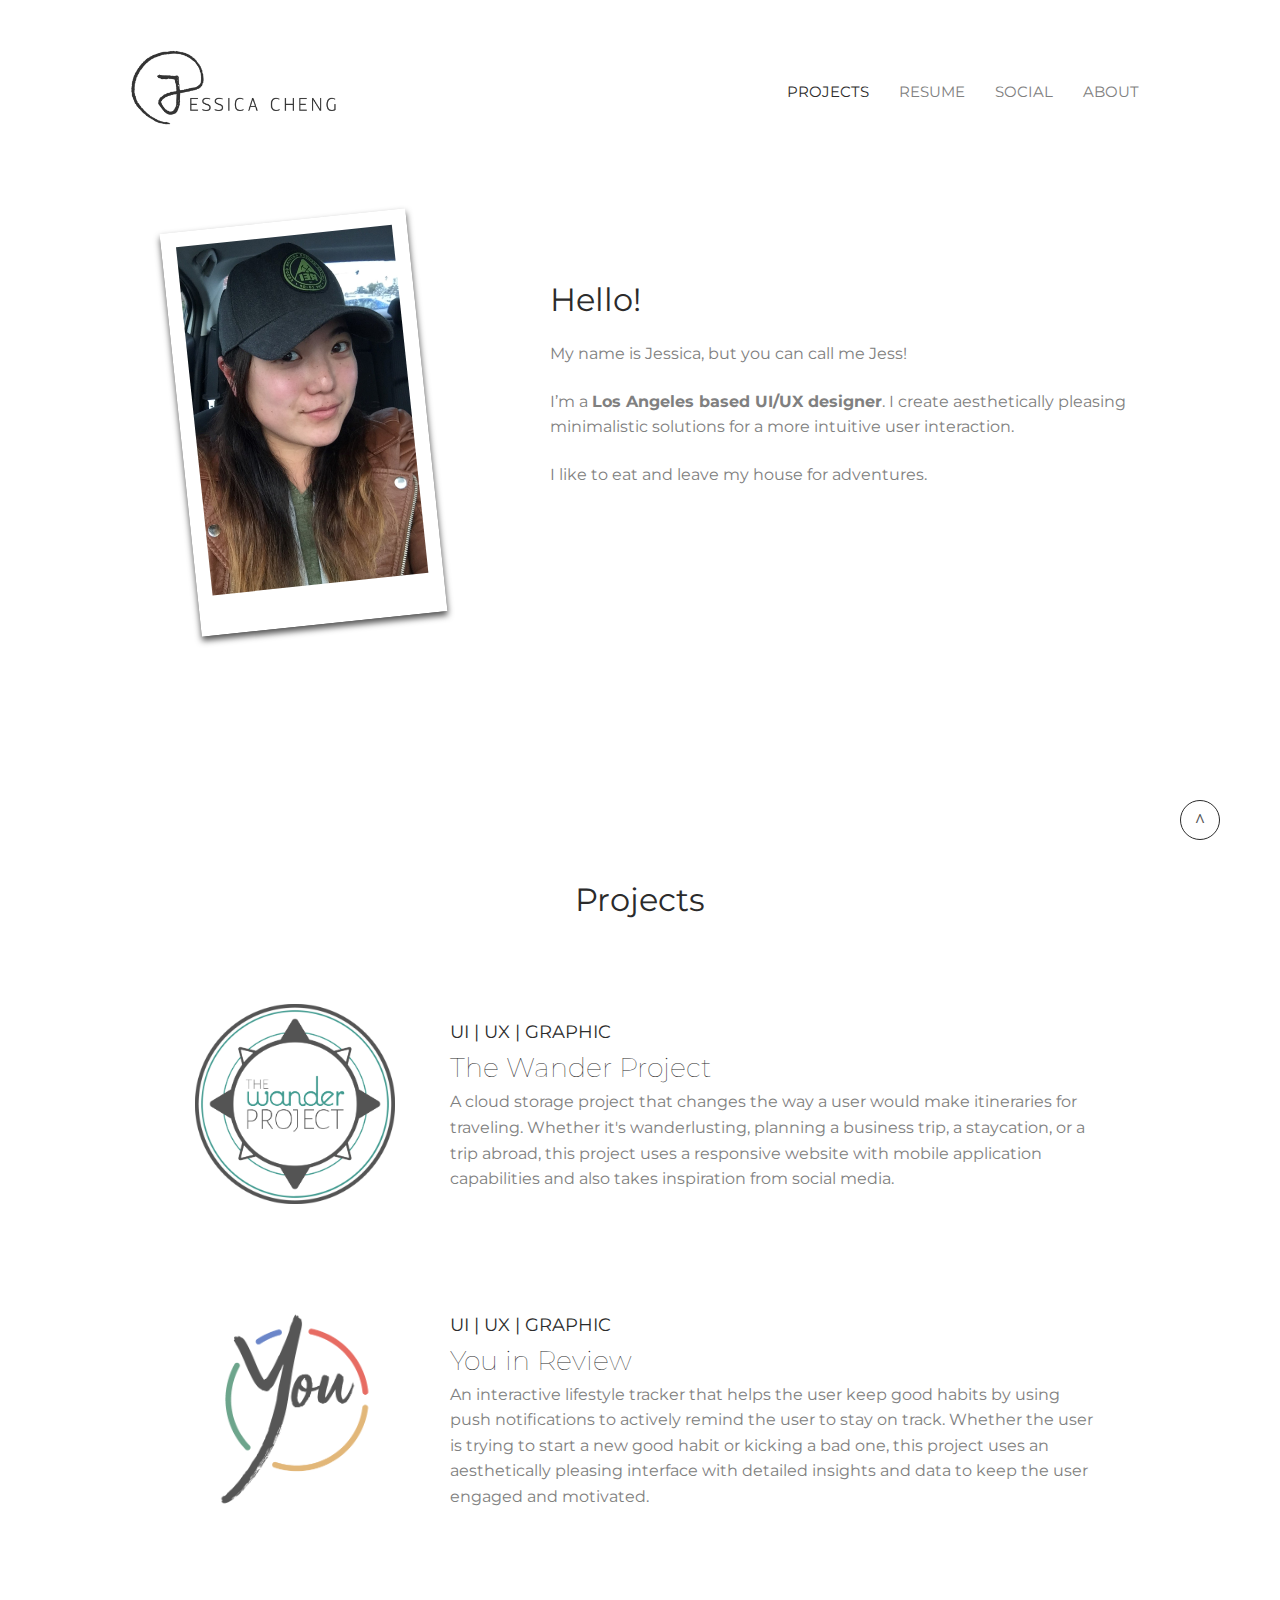
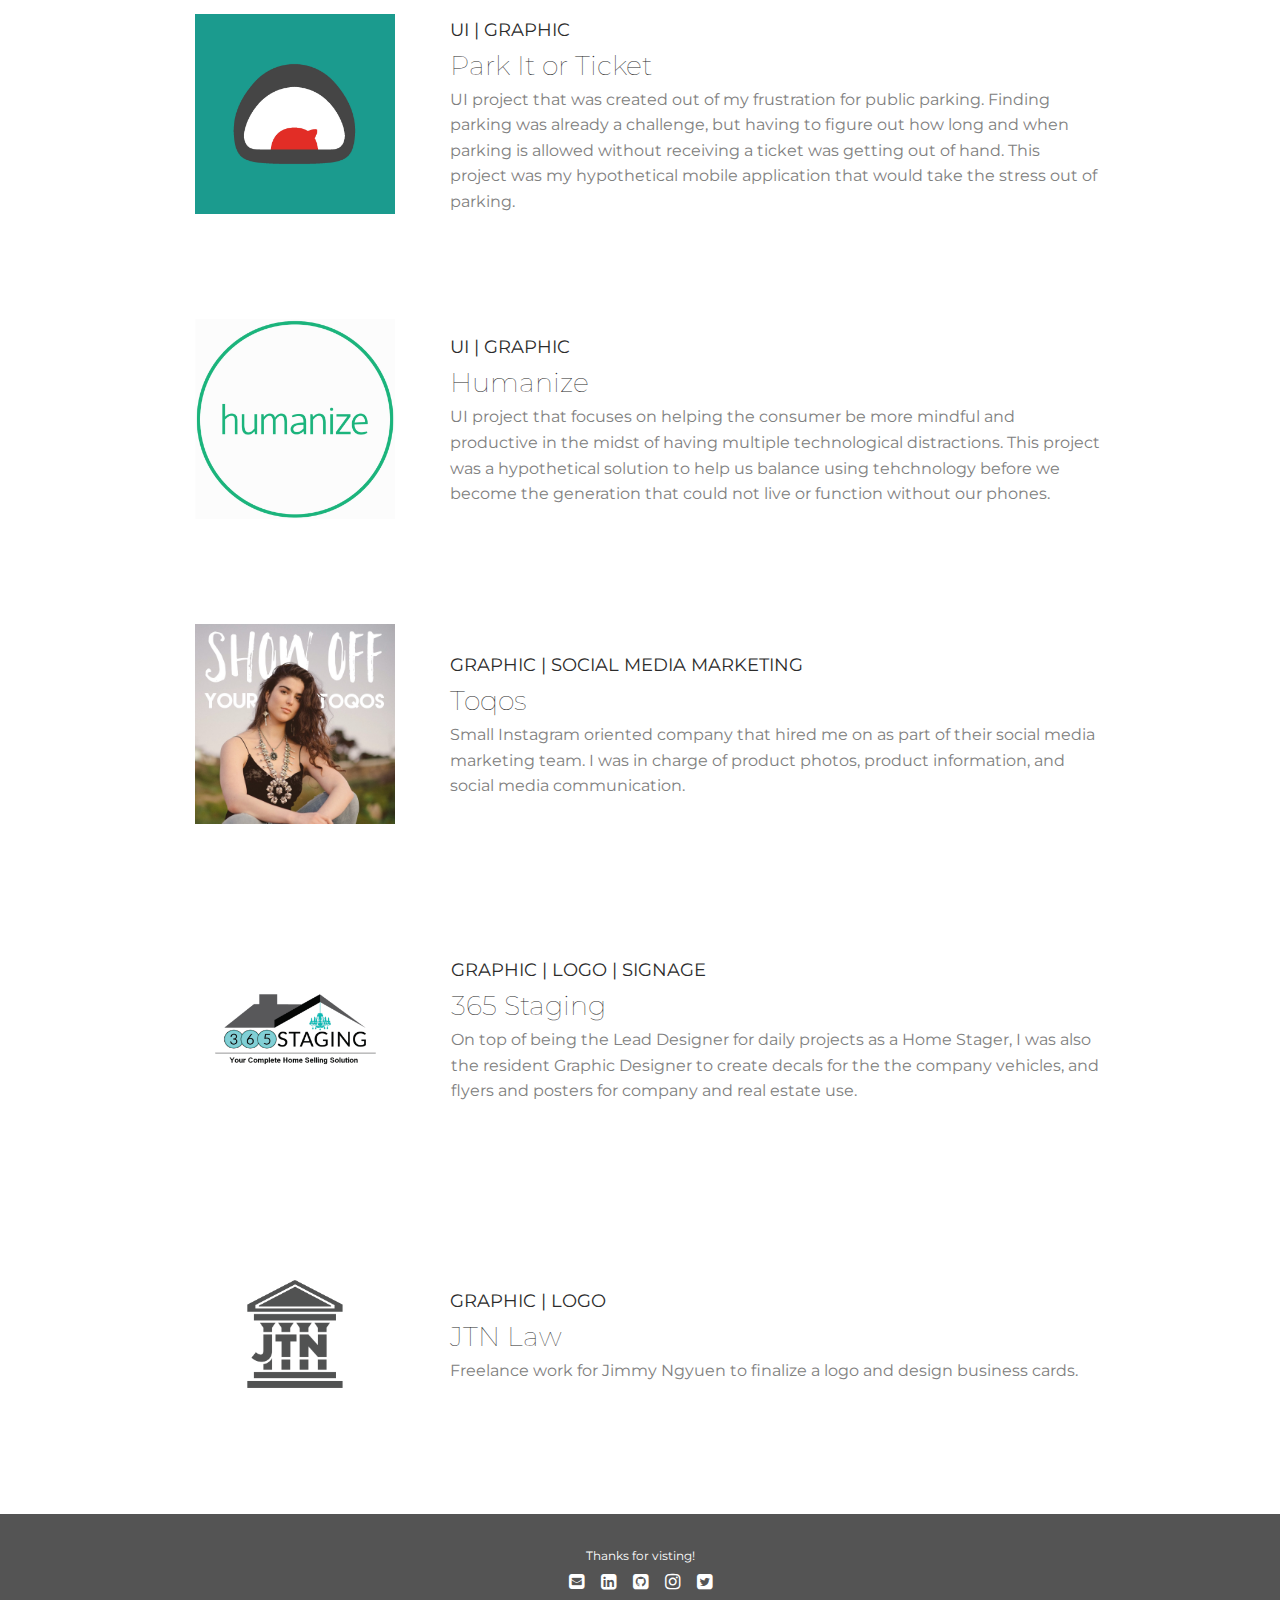
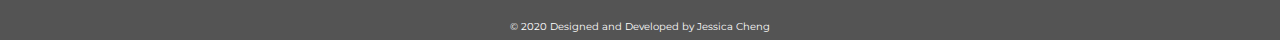
==== index.html @ 6e66bc4e "fixed meta data" ====
<!DOCTYPE html>
<html>
  <head>
    <title>Jessica Cheng | Portfolio</title>
    <meta name="viewport" content="width=device-width, initial-scale=1">
    <meta property="og:url" content="https://jessicacheng.design">
    <meta property="og:title" content="Jessica Cheng | Portfolio">
    <meta property="og:description" content="Jessica's Resume and Portfolio for recent projects.">
    <meta property="og:image" content="images/yir/yir_hero.png">
    <link rel="icon" href="images/jessica_logo-03.png" type="image/x-icon"/>
    <!-- Font Awesome -->
    <link href="https://maxcdn.bootstrapcdn.com/font-awesome/4.7.0/css/font-awesome.min.css" rel="stylesheet">
    <!-- Custom Styles -->
    <link rel="stylesheet" href="styles/reset.css">
    <link rel="stylesheet" href="styles/main.css">
    <link href="https://fonts.googleapis.com/css?family=Montserrat&display=swap" rel="stylesheet">
    <!-- Global site tag (gtag.js) - Google Analytics -->
    <script async src="https://www.googletagmanager.com/gtag/js?id=UA-156591305-1"></script>
    <script>
      window.dataLayer = window.dataLayer || [];
      function gtag(){dataLayer.push(arguments);}
      gtag('js', new Date());

      gtag('config', 'UA-156591305-1');
    </script>
  </head>
  <body>
    <main>
      <div class="navigation" id="top">
        <a href="index.html">
          <img class="logo" src="images/jessica_logo-04.png" alt="logo">
        </a>
        <ul class="navigation_list">
          <li>
            <a class="current" href="#project_section">Projects</a>
          </li>
          <li>
            <a href="resume.html">Resume</a>
          </li>
          <li>
            <a href="https://www.instagram.com/jesykaness" target="_blank">Social</a>
          </li>
          <li>
            <a href="/about.html">About</a>
          </li>
        </ul>
      </div>
      <section class="hello">
        <div class="hello_image">
          <img height="350" src="images/profile_hat.JPG" alt="Hello!" title="Hello!"/>
        </div>
        <div class="hello_text">
          <h1>Hello!</h1>
          <br><p>My name is Jessica, but you can call me Jess!</p>
            <br><p>I’m a <b>Los Angeles based UI/UX designer</b>. I create aesthetically pleasing minimalistic solutions for a more intuitive user interaction.</p>
            <br><p>I like to eat and leave my house for adventures.</p>
        </div>
      </section>
      <section class="projects" id="project_section">
        <div class="projects_title">
        <h1>Projects</h1>
        </div>
        <div class="project_list">
          <ul class="project_logos">
            <li><a href="twp.html">
              <div class="project_twp">
                <div class="pl_twp_logo">
                  <img src="images/twp_logo.png" alt="the wander project logo">
                </div>
                <div class="pl_twp_info">
                  <h2>UI | UX | Graphic</h2>
                  <h1>The Wander Project</h1>
                  <p>A cloud storage project that changes the way a user would make itineraries for traveling. Whether it's wanderlusting, planning a business trip, a staycation, or a trip abroad, this project uses a responsive website with mobile application capabilities and also takes inspiration from social media.</p>
                </div>
              </div>
            </a></li>
            <li><a href="yir.html" class="shadow">
              <div class="project_yir">
                <div class="pl_yir_logo">
                  <img src="images/yir_logo.png" alt="you in review logo">
                </div>
                <div class="pl_yir_info">
                  <h2>UI | UX | Graphic</h2>
                  <h1>You in Review</h1>
                  <p>An interactive lifestyle tracker that helps the user keep good habits by using push notifications to actively remind the user to stay on track. Whether the user is trying to start a new good habit or kicking a bad one, this project uses an aesthetically pleasing interface with detailed insights and data to keep the user engaged and motivated.</p>
                </div>
              </div>
            </a></li>
            <li><a href="pioti.html">
              <div class="project_pioti">
                <div class="pl_pioti_logo">
                  <img src="images/pioti_logo.jpg" alt="park it or ticket logo">
                </div>
                <div class="pl_pioti_info">
                  <h2>UI | Graphic</h2>
                  <h1>Park It or Ticket</h1>
                  <p>UI project that was created out of my frustration for public parking. Finding parking was already a challenge, but having to figure out how long and when parking is allowed without receiving a ticket was getting out of hand. This project was my hypothetical mobile application that would take the stress out of parking.</p>
                </div>
              </div>
            </a></li>
            <li><a href="humanize.html">
              <div class="project_humanize">
                <div class="pl_humanize_logo">
                  <img src="images/humanize_logo.png" alt="humanize project logo">
                </div>
                <div class="pl_humanize_info">
                  <h2>UI | Graphic</h2>
                  <h1>Humanize</h1>
                  <p>UI project that focuses on helping the consumer be more mindful and productive in the midst of having multiple technological distractions. This project was a hypothetical solution to help us balance using tehchnology before we become the generation that could not live or function without our phones.</p>
                </div>
              </div>
            </a></li>
            <li><a href="toqos.html">
              <div class="project_toqos">
                <div class="pl_toqos_logo">
                  <img src="images/toqos_main.JPG" alt="toqos logo">
                </div>
                <div class="pl_toqos_info">
                  <h2>Graphic | Social Media Marketing</h2>
                  <h1>Toqos</h1>
                  <p>Small Instagram oriented company that hired me on as part of their social media marketing team. I was in charge of product photos, product information, and social media communication.</p>
                </div>
              </div>
            </a></li>
            <li><a href="365staging.html">
              <div class="project_365">
                <div class="pl_365_logo" alt="365 staging logo">
                  <img class="white_bkgrd" src="images/365_logo.png">
                </div>
                <div class="pl_365_info">
                  <h2>Graphic | Logo | Signage</h2>
                  <h1>365 Staging</h1>
                  <p>On top of being the Lead Designer for daily projects as a Home Stager, I was also the resident Graphic Designer to create decals for the the company vehicles, and flyers and posters for company and real estate use.</p>
                </div>
              </div>
            </a></li>
            <li><a href="jtnlaw.html">
              <div class="project_jtnlaw">
                <div class="pl_jtn_logo">
                  <img class="white_bkgrd" src="images/jtn_logo.png">
                </div>
                <div class="pl_jtn_info">
                  <h2>Graphic | Logo</h2>
                  <h1>JTN Law</h1>
                  <p>Freelance work for Jimmy Ngyuen to finalize a logo and design business cards.</p>
                </div>
              </div>
            </a></li>
          </ul>
        </div>
      </section>
    </main>
    <footer>
      <div class="thanks">
        <h4>Thanks for visting!</h4>
      </div>
      <div class="social_links">
        <ul class="social_media">
          <li>
            <a href="https://docs.google.com/forms/d/e/1FAIpQLSedX6MMGpeOHHex8wvXs9cm5r6HhuBjZbUA-mQmALXyWSUMWA/viewform?usp=sf_link" target="_blank">
              <i class="fa fa-envelope-square" aria-hidden="true"></i>
            </a>
          </li>
          <li>
            <a href="https://www.linkedin.com/in/jessica-cheng-22378158/" target="_blank">
              <i class="fa fa-linkedin-square" aria-hidden="true"></i>
            </a>
          </li>
          <li>
            <a href="https://github.com/jesykaness" target="_blank">
              <i class="fa fa-github-square" aria-hidden="true"></i>
            </a>
          </li>
          <li>
            <a href="https://instagram.com/jesykaness" target="_blank">
              <i class="fa fa-instagram" aria-hidden="true"></i>
            </a>
          </li>
          <li>
            <a href="https://twitter.com/jesykaness" target="_blank">
              <i class="fa fa-twitter-square" aria-hidden="true"></i>
            </a>
          </li>
        </ul>
      </div>
      <div class="copyright">
        <h4>© 2020 Designed and Developed by Jessica Cheng</h4>
      </div>
    </footer>
    <a href="#top">
      <button id="myBtn">^</button>
      <script src="styles/button.js"></script>
    </a>
  </body>
</html>
---- styles/main.css ----
html {
  font-size: 10px;
  scroll-behavior: smooth;
}

body {
  background-color: #FFFFFF;
  font-family: "Montserrat", sans-serif;
  font-size: 18px;
  font-style: normal;
}

main {
  justify-content: center;
  line-height: normal;
  margin: 0 auto;
  max-width: 1020px;
}

h1 {
  color: #2B2B2B;
  font-size: 3.2rem;
  text-align: center;
}

h2 {
  color: #2B2B2B;
  font-size: 2.0rem;
  padding-bottom: 3px;
  text-transform: uppercase;
}

p {
  color: #808080;
  font-size: 1.6rem;
  line-height: 1.6em;
  margin: 0 auto;
  max-width: 665px;
}

h4 {
  font-size: 1.2rem;
}

b {
  font-weight: bold;
}

i {
  font-style: italic;
}

.navigation {
  padding-bottom: 50px;
  padding-top: 50px;
  text-align: center;
  width: 100%;
}
.logo {
  float: left;
  height: 75px;
}
.navigation_list {
  float: right;
  height: 20px;
  list-style-type: none;
  margin-top: 30px;
  width: 400px;
}

.navigation li {
  display: inline-block;
  font-size: 1.5rem;
  padding-left: 25px;
  text-transform: uppercase;
}

.hello {
  display: grid;
  grid-template-columns: 2fr 3fr;
  grid-gap: 20px;
  justify-content: center;
  margin-bottom: 250px;
  margin-top: 120px;
  width: 1020px;
}

.hello_image img {
  background: #ffffff;
  margin-left: 50px;
  padding: 15px 15px 40px;
  text-align: center;
  text-decoration: none;
  -webkit-box-shadow: 0 4px 6px #545454;
  -moz-box-shadow: 0 4px 6px #545454;
  box-shadow: 0 4px 6px #545454;
  -webkit-transform: rotate(-6deg);
  -moz-transform: rotate(-6deg);
}

.hello_text {
  justify-content: center;
  margin: 0 auto;
  padding-top: 60px;
}

.hello_text h1 {
  text-align: left;
}

.projects {
  margin-bottom: 40px;
  text-align: center;
}

.projects_title {
  padding-bottom: 20px;
}

.project_twp, .project_yir, .project_pioti, .project_humanize, .project_toqos, .project_365, .project_jtnlaw {
  padding: 20px;
}
.project_twp:hover, .project_yir:hover, .project_pioti:hover, .project_humanize:hover, .project_toqos:hover, .project_365:hover, .project_jtnlaw:hover {
  -webkit-box-shadow: 0 6px 8px #545454;
  -moz-box-shadow: 0 6px 8px #545454;
  box-shadow: 0 6px 8px #545454;
}

.project_list p {
  margin: 0;
}
.project_list h1 {
  font-size: 2.7rem;
  font-weight: lighter;
  padding: 5px 0px 5px 0px;
  text-align: left;
}
.project_list h2 {
  font-size: 1.8rem;
}

.project_list img {
  margin: 15px;
  height: 200px;
}

.project_list li {
  list-style: none;
  margin: 30px;
}

.project_twp a:hover {

}

.project_twp, .project_yir, .project_humanize, .project_pioti, .project_jtnlaw, .project_toqos, .project_365 {
  align-items: center;
  display: grid;
  grid-template-columns: 1fr 3fr;
  grid-gap: 40px;
  justify-content: center;
  text-align: left;
}

footer {
  background-color: #545454;
  bottom: 0;
  color: #FFFFFF;
  height: 120px;
  padding-top: 0.6rem;
  text-align: center;
  width: 100%;
}

.thanks {
  padding-top: 30px;
}

.social_media {
  color: #FFFFFF;
  list-style-type: none;
  padding: 5px;
  font-size: 1.8rem;
}

.social_media i {
  color: #FFFFFF;
}

.social_media li {
  display: inline-block;
  padding: 6px;
}

.copyright {
  padding-top: 20px;
}
.copyright h4 {
  font-size: 1rem;
}

#myBtn {
  background-color: #FFFFFF;
  border: 1px solid #2B2B2B;
  border-radius: 50%;
  bottom: 60px;
  color: #545454;
  float: right;
  font-family: "Verdana";
  font-size: 18px;
  font-weight: bold;
  height: 40px;
  padding: 10px;
  position: fixed;
  right: 60px;
  width: 40px;
}
#myBtn:hover {
  background-color: #2B2B2B;
  color: #FFFFFF;
}

@media screen and (max-width: 767px) {
  .projects {
    justify-content: center;
    margin: 0 auto;
    overflow: hidden;
    width: 85%;
  }
  .navigation {
    float: none;
    justify-content: center;
    margin-top: 40px;
    padding-bottom: 10px;
  }
  .logo {
    float: none;
    padding-bottom: 20px;
  }
  .navigation_list {
    float: none;
    justify-content: center;
    margin: 0 auto;
    margin-top: 20px;
    padding-bottom: 20px;
    width: 85%;
  }
  .navigation li {
    font-size: 1.2rem;
    padding: 12px;
  }
  .hello {
    display: grid;
    grid-template-columns: auto;
    justify-content: center;
    margin: 0 auto;
    width: 85%;
  }
  .hello_image img {
    margin-left: auto;
    margin: 0 auto;
    -webkit-box-shadow: 0 4px 6px #545454;
    -moz-box-shadow: 0 4px 6px #545454;
    box-shadow: 0 4px 6px #545454;
    -webkit-transform: rotate(0deg);
    -moz-transform: rotate(0deg);
    align-items: center;
    height: auto;
    margin-top: 50px;
    width: 92%;
  }
  .hello_text {
    margin: 0 auto;
    margin-bottom: 50px;
    width: 100%;
  }

  .project_twp, .project_yir, .project_humanize, .project_pioti, .project_jtnlaw, .project_toqos, .project_365 {
    display: inline;
    grid-gap: 10px;
    justify-content: center;
    text-align: center;
  }
  .project_list p {
    display: none;
  }
  .project_list h1 {
    text-align: center;
  }
  .project_list li {
    margin-bottom: 20px;
  }
  .project_logos img {
    height: auto;
    margin-bottom: 35px;
    width: 80%;
  }
  #myBtn {
    bottom: 40px;
    right: 40px;
}

@media screen and (min-width: 768px) and (max-width: 1024px) {
  .hello, .projects {
    justify-content: center;
    margin: 0 auto;
    overflow: hidden;
    width: 85%;
  }
  .logo {
    float: left;
    margin-left: 50px;
    margin-top: 30px;
  }
  .navigation {
    height: 60px
  }
  .navigation_list {
    float: right;
    margin-right: 30px;
    margin-top: 63px;
  }
  .navigation li {
    padding: 10px;
  }
  .hello {
    padding-bottom: 80px;
    margin-top: 80px;
  }
  .projects {
    max-width: 500px;
    padding-bottom: 60px;
  }
  .project_logos img {
    height: 125px;
  }
}
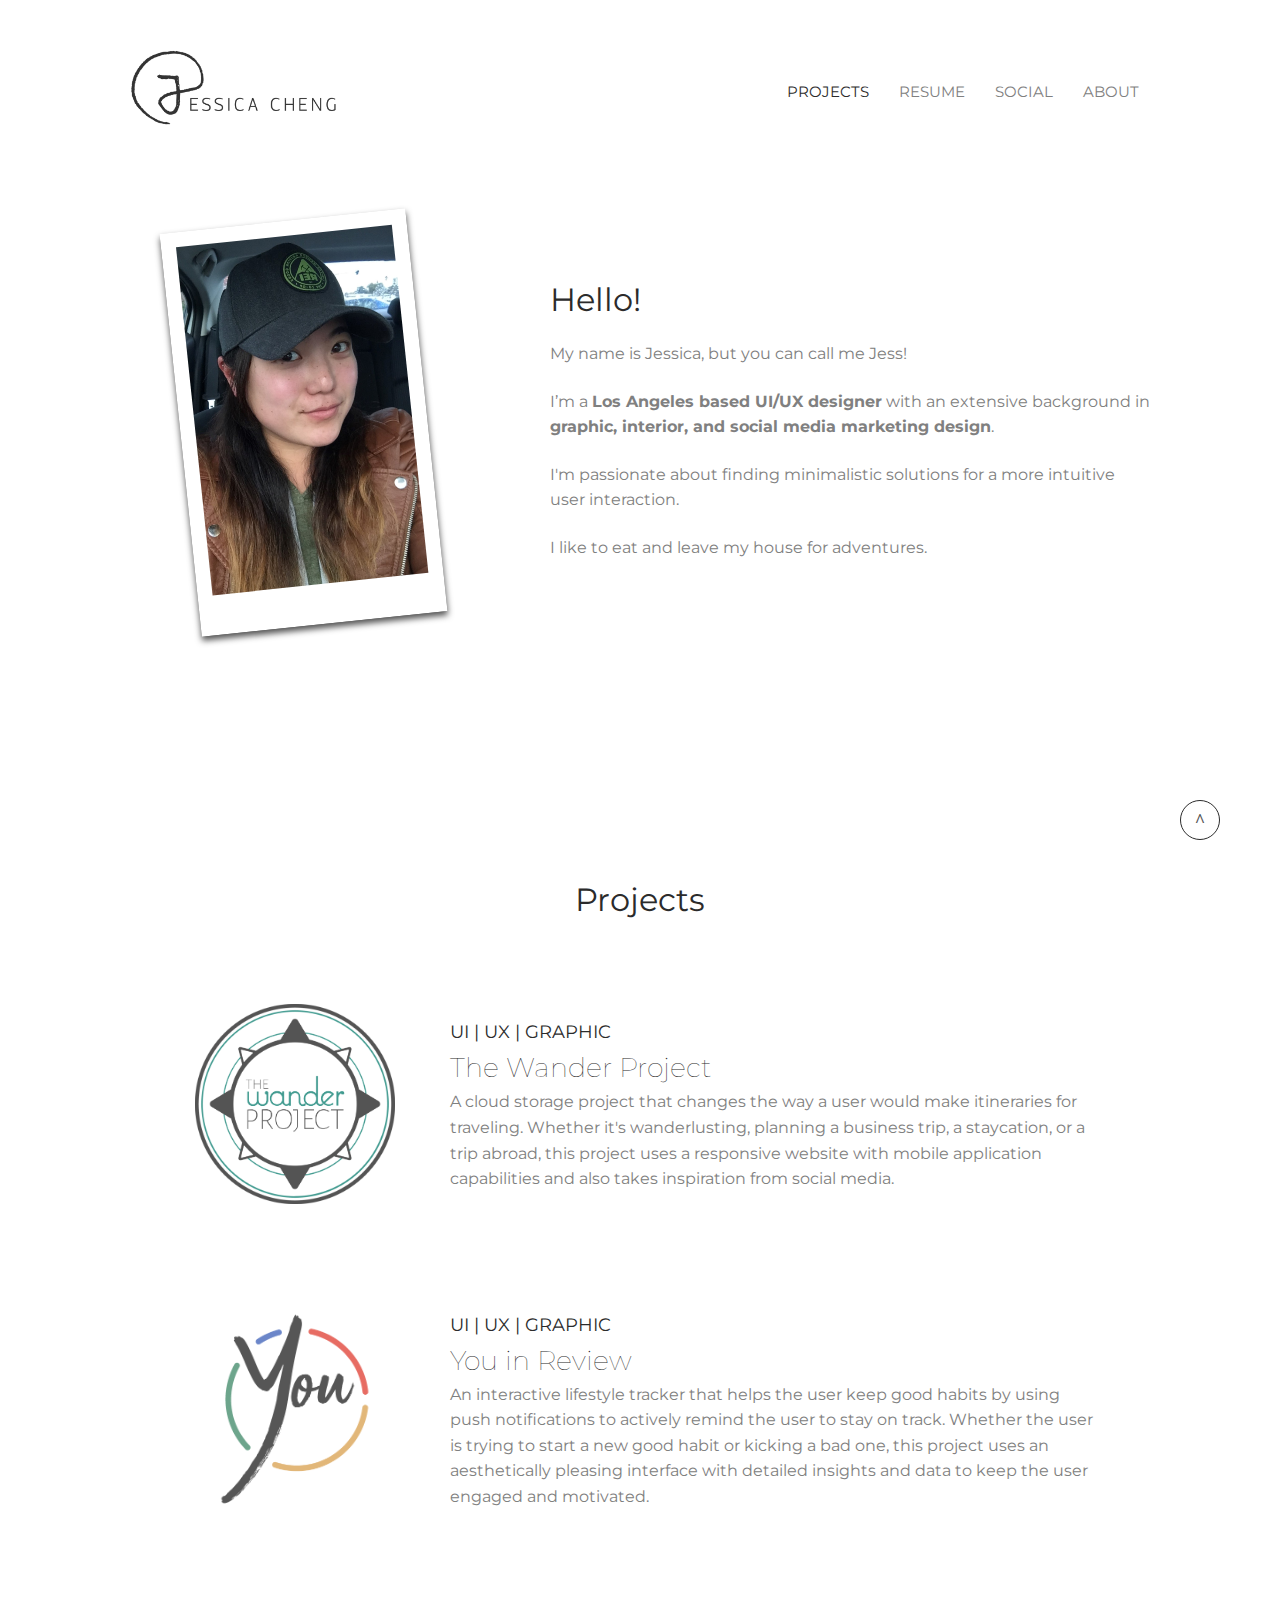
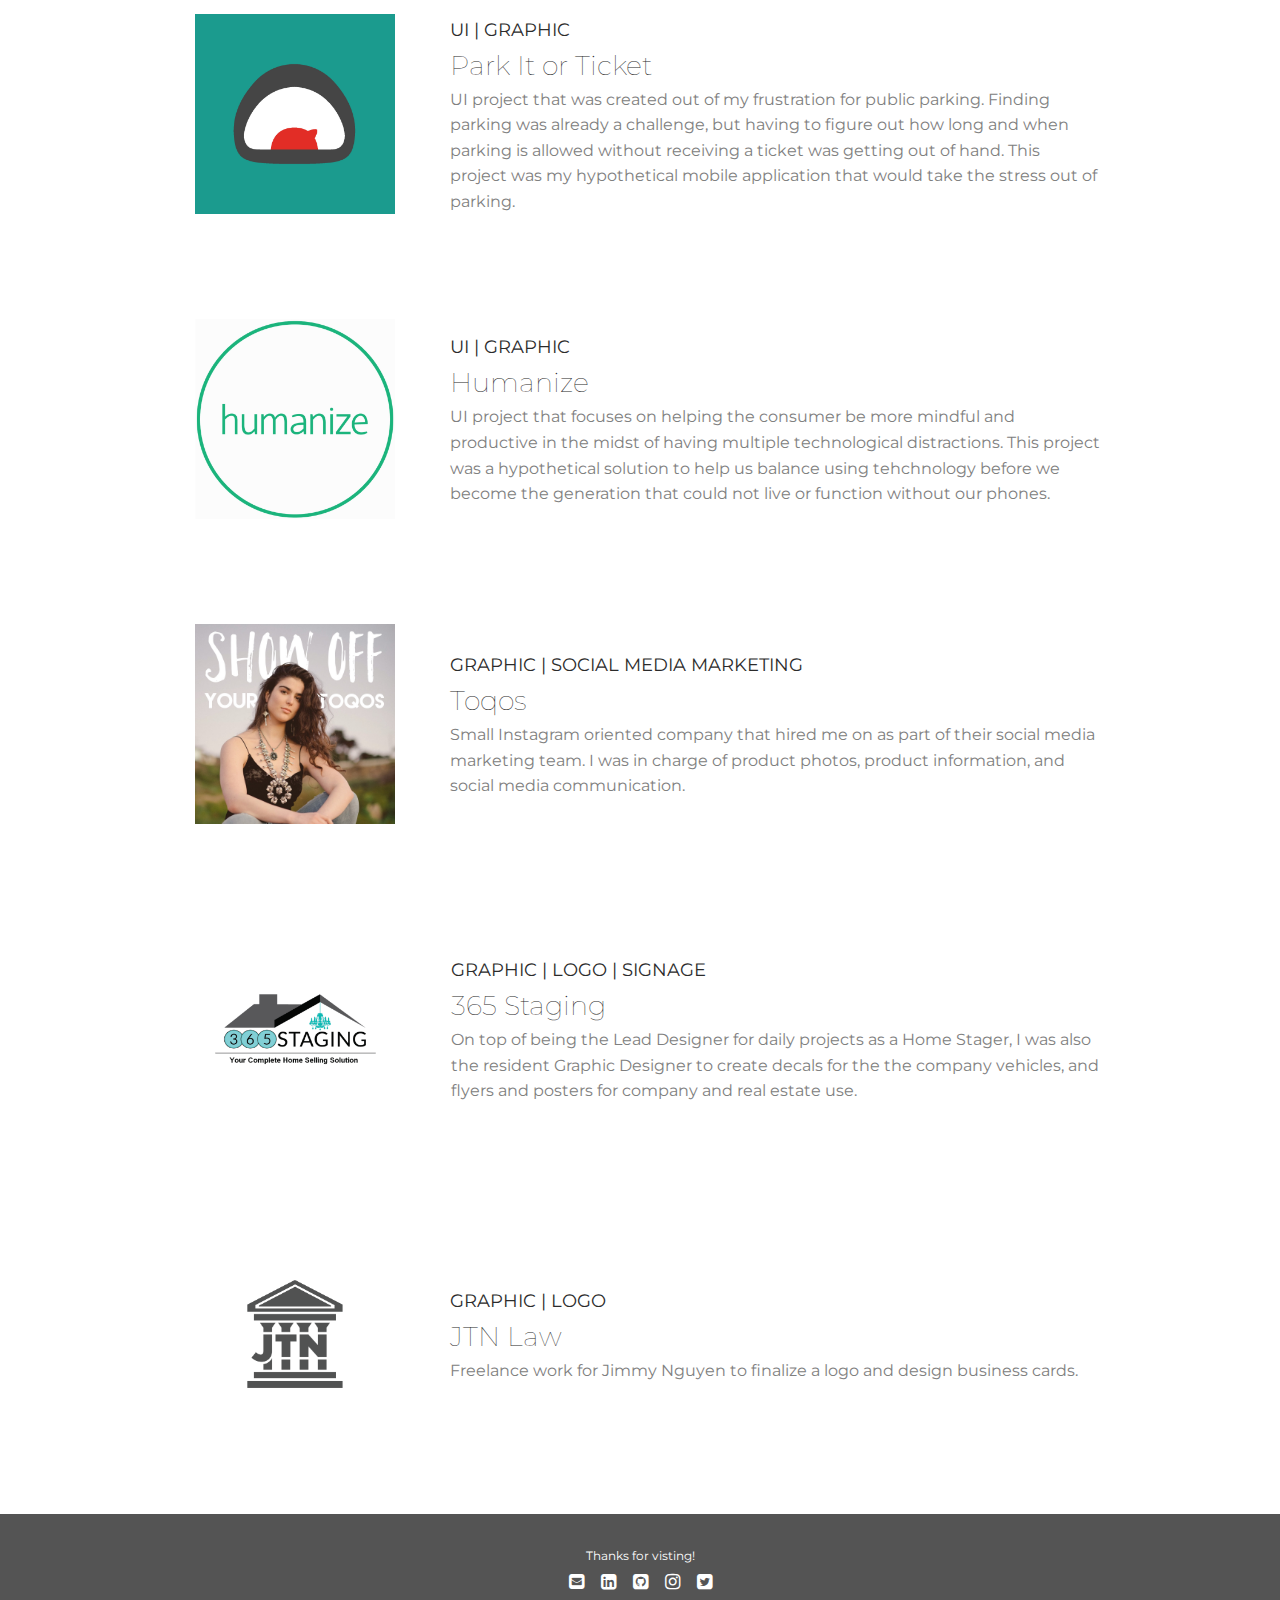
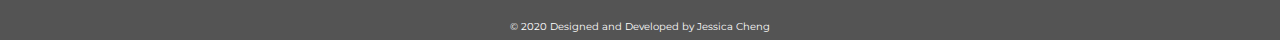
==== commit 20b12d3a: "fixed typo" ====
--- a/index.html
+++ b/index.html
@@ -6,7 +6,7 @@
     <meta property="og:url" content="https://jessicacheng.design">
     <meta property="og:title" content="Jessica Cheng | Portfolio">
     <meta property="og:description" content="Jessica's Resume and Portfolio for recent projects.">
-    <meta property="og:image" content="images/yir/yir_hero.png">
+    <meta property="og:image" content="https://jessicacheng.design/images/yir/yir_hero.png">
     <link rel="icon" href="images/jessica_logo-03.png" type="image/x-icon"/>
     <!-- Font Awesome -->
     <link href="https://maxcdn.bootstrapcdn.com/font-awesome/4.7.0/css/font-awesome.min.css" rel="stylesheet">
@@ -52,7 +52,8 @@
         <div class="hello_text">
           <h1>Hello!</h1>
           <br><p>My name is Jessica, but you can call me Jess!</p>
-            <br><p>I’m a <b>Los Angeles based UI/UX designer</b>. I create aesthetically pleasing minimalistic solutions for a more intuitive user interaction.</p>
+            <br><p>I’m a <b>Los Angeles based UI/UX designer</b> with an extensive background in <b>graphic, interior, and social media marketing design</b>.</p>
+            <br><p>I'm passionate about finding minimalistic solutions for a more intuitive user interaction.</p>
             <br><p>I like to eat and leave my house for adventures.</p>
         </div>
       </section>
@@ -142,7 +143,7 @@
                 <div class="pl_jtn_info">
                   <h2>Graphic | Logo</h2>
                   <h1>JTN Law</h1>
-                  <p>Freelance work for Jimmy Ngyuen to finalize a logo and design business cards.</p>
+                  <p>Freelance work for Jimmy Nguyen to finalize a logo and design business cards.</p>
                 </div>
               </div>
             </a></li>
--- a/styles/main.css
+++ b/styles/main.css
@@ -210,6 +210,7 @@
   font-size: 18px;
   font-weight: bold;
   height: 40px;
+  outline: none;
   padding: 10px;
   position: fixed;
   right: 60px;
@@ -277,9 +278,9 @@
 
   .project_twp, .project_yir, .project_humanize, .project_pioti, .project_jtnlaw, .project_toqos, .project_365 {
     display: inline;
-    grid-gap: 10px;
     justify-content: center;
     text-align: center;
+    padding: 0px;
   }
   .project_list p {
     display: none;
@@ -328,7 +329,6 @@
     margin-top: 80px;
   }
   .projects {
-    max-width: 500px;
     padding-bottom: 60px;
   }
   .project_logos img {
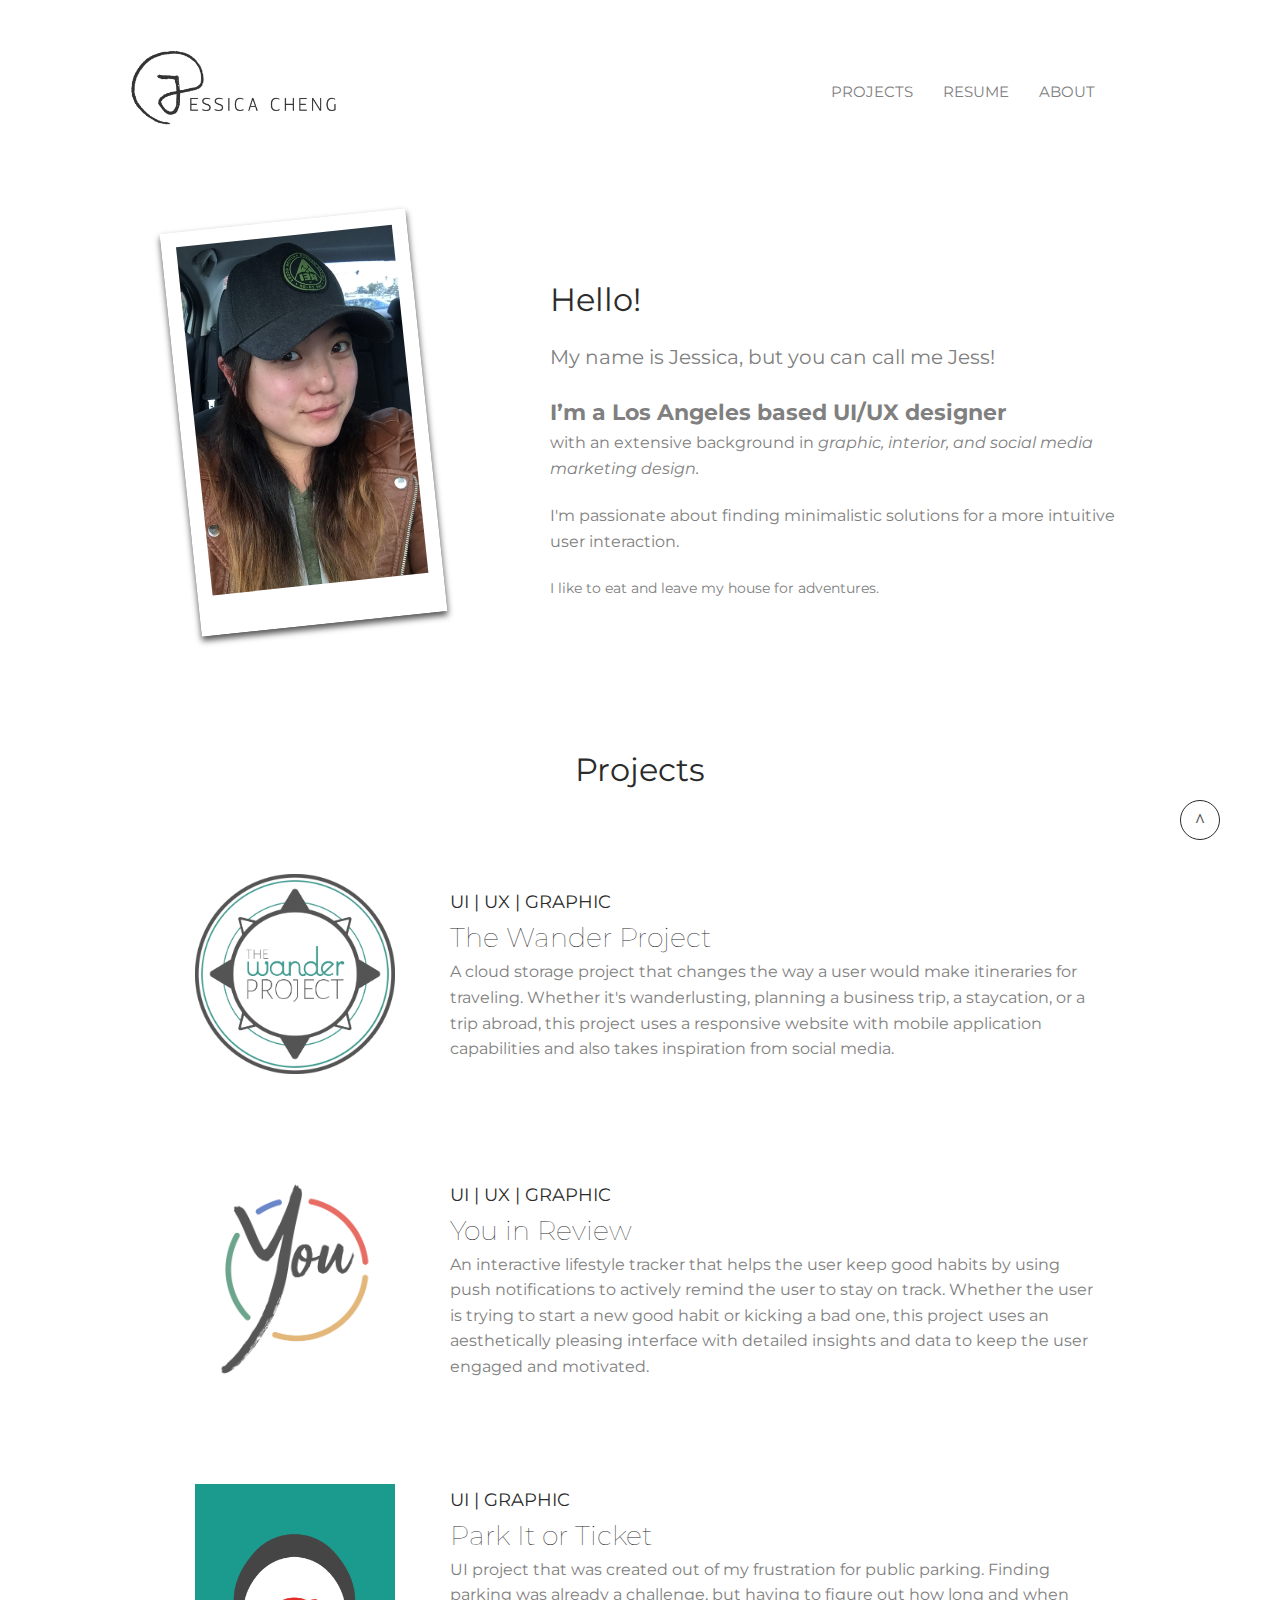
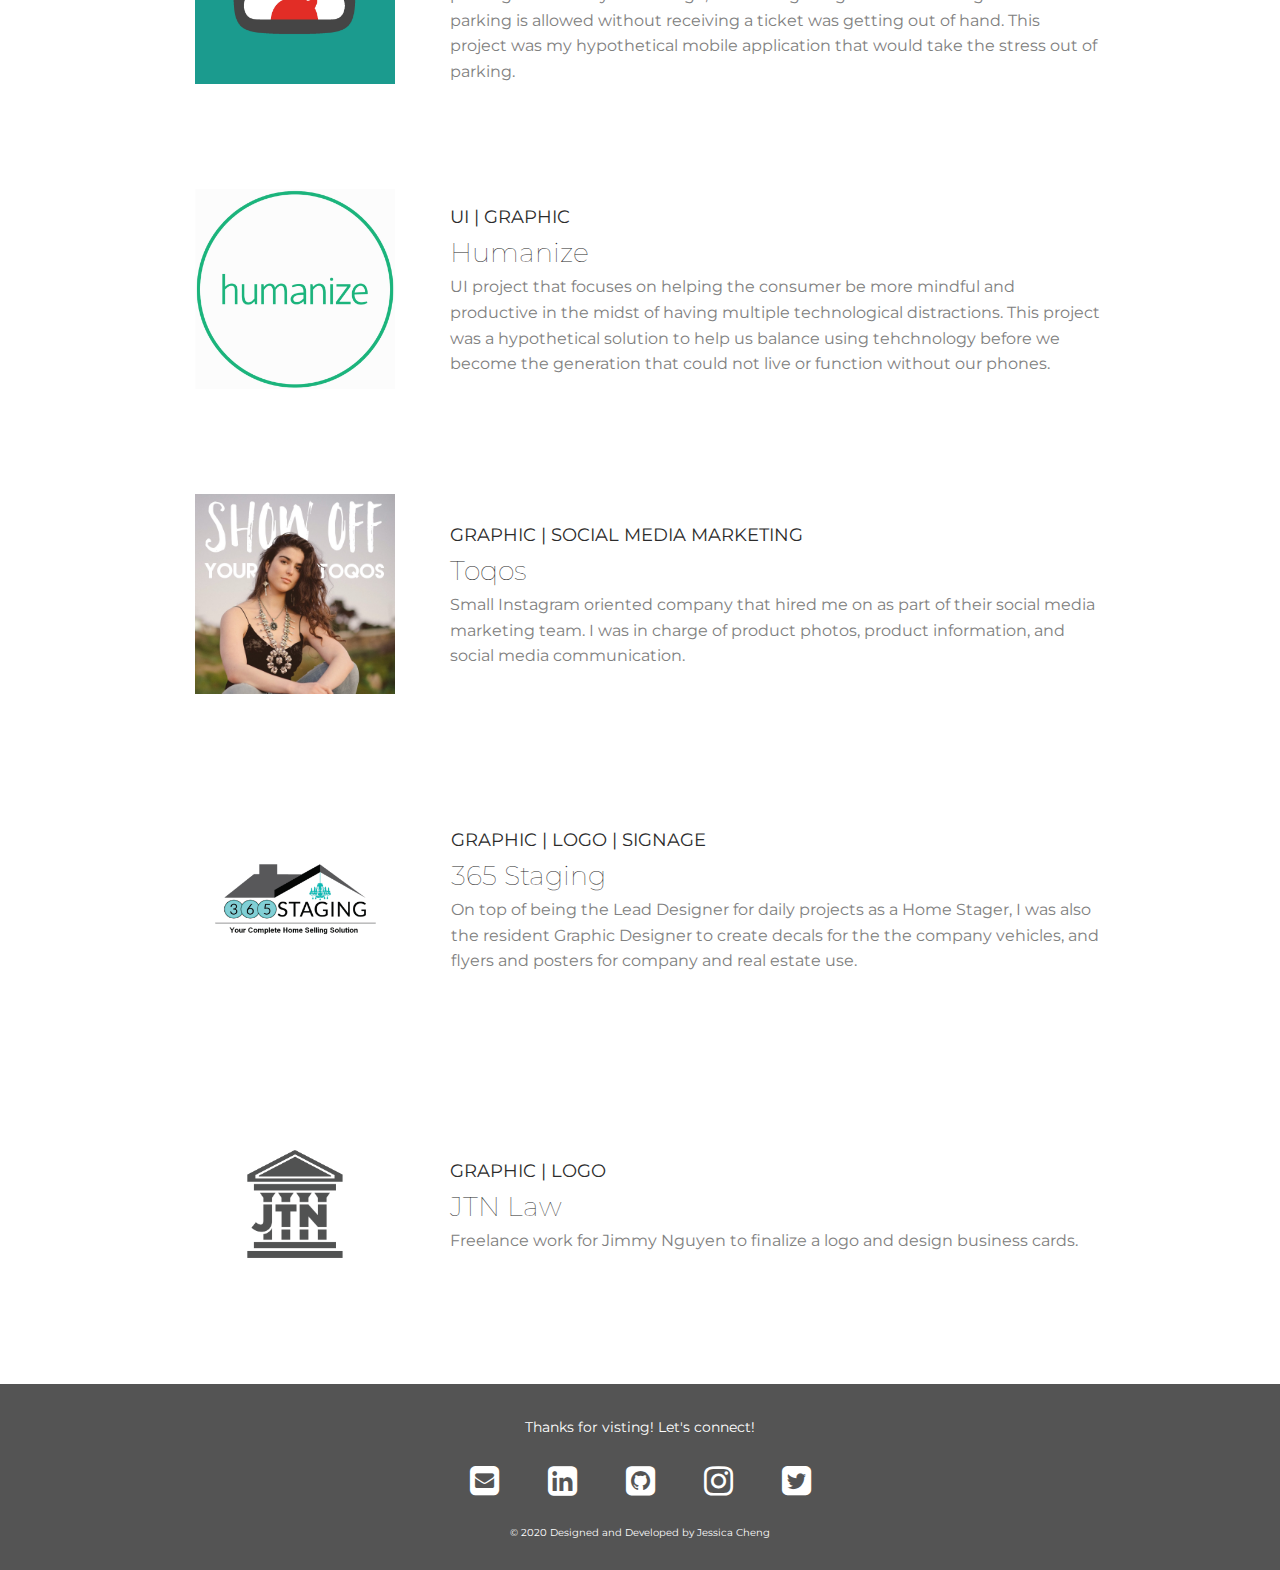
==== commit 08306ae7: "contact form test" ====
--- a/index.html
+++ b/index.html
@@ -32,13 +32,10 @@
         </a>
         <ul class="navigation_list">
           <li>
-            <a class="current" href="#project_section">Projects</a>
+            <a href="#project_section">Projects</a>
           </li>
           <li>
             <a href="resume.html">Resume</a>
-          </li>
-          <li>
-            <a href="https://www.instagram.com/jesykaness" target="_blank">Social</a>
           </li>
           <li>
             <a href="/about.html">About</a>
@@ -51,10 +48,10 @@
         </div>
         <div class="hello_text">
           <h1>Hello!</h1>
-          <br><p>My name is Jessica, but you can call me Jess!</p>
-            <br><p>I’m a <b>Los Angeles based UI/UX designer</b> with an extensive background in <b>graphic, interior, and social media marketing design</b>.</p>
+          <br><p class="intro_name">My name is Jessica, but you can call me Jess!</p>
+            <br><p class="intro_LA"><b>I’m a Los Angeles based UI/UX designer</b></p><p> with an extensive background in <i>graphic, interior, and social media marketing design.</i></p>
             <br><p>I'm passionate about finding minimalistic solutions for a more intuitive user interaction.</p>
-            <br><p>I like to eat and leave my house for adventures.</p>
+            <br><p class="intro_small">I like to eat and leave my house for adventures.</p>
         </div>
       </section>
       <section class="projects" id="project_section">
@@ -153,12 +150,12 @@
     </main>
     <footer>
       <div class="thanks">
-        <h4>Thanks for visting!</h4>
+        <h4>Thanks for visting! Let's connect!</h4>
       </div>
       <div class="social_links">
         <ul class="social_media">
           <li>
-            <a href="https://docs.google.com/forms/d/e/1FAIpQLSedX6MMGpeOHHex8wvXs9cm5r6HhuBjZbUA-mQmALXyWSUMWA/viewform?usp=sf_link" target="_blank">
+            <a href="contact.html">
               <i class="fa fa-envelope-square" aria-hidden="true"></i>
             </a>
           </li>
--- a/styles/main.css
+++ b/styles/main.css
@@ -38,6 +38,16 @@
   max-width: 665px;
 }
 
+.intro_name {
+  font-size: 2rem;
+}
+.intro_LA {
+  font-size: 2.2rem;
+}
+.intro_small {
+  font-size: 1.4rem;
+}
+
 h4 {
   font-size: 1.2rem;
 }
@@ -68,6 +78,11 @@
   width: 400px;
 }
 
+.navigation_list a:hover {
+  text-decoration: overline;
+}
+
+
 .navigation li {
   display: inline-block;
   font-size: 1.5rem;
@@ -80,7 +95,7 @@
   grid-template-columns: 2fr 3fr;
   grid-gap: 20px;
   justify-content: center;
-  margin-bottom: 250px;
+  margin-bottom: 120px;
   margin-top: 120px;
   width: 1020px;
 }
@@ -149,10 +164,6 @@
   margin: 30px;
 }
 
-.project_twp a:hover {
-
-}
-
 .project_twp, .project_yir, .project_humanize, .project_pioti, .project_jtnlaw, .project_toqos, .project_365 {
   align-items: center;
   display: grid;
@@ -166,21 +177,25 @@
   background-color: #545454;
   bottom: 0;
   color: #FFFFFF;
-  height: 120px;
+  height: 180px;
   padding-top: 0.6rem;
   text-align: center;
   width: 100%;
 }
 
 .thanks {
-  padding-top: 30px;
+  padding: 30px 0px 30px;
+}
+
+.thanks h4 {
+  font-size: 1.4rem;
 }
 
 .social_media {
   color: #FFFFFF;
   list-style-type: none;
-  padding: 5px;
-  font-size: 1.8rem;
+  padding: 0px 10px;
+  font-size: 3.4rem;
 }
 
 .social_media i {
@@ -189,7 +204,7 @@
 
 .social_media li {
   display: inline-block;
-  padding: 6px;
+  padding: 0px 20px 10px;
 }
 
 .copyright {
@@ -221,6 +236,75 @@
   color: #FFFFFF;
 }
 
+
+.contact_text h1 {
+  font-size: 2.6rem;
+  text-align: left;
+}
+.contact_me {
+  display: grid;
+  grid-template-columns: 1fr 1fr;
+  grid-gap: 10px;
+  justify-content: center;
+  text-align: left;
+  margin: 120px 0px;
+}
+
+.contact_text {
+  text-align: left;
+}
+.contact_form {
+  margin: 0 auto;
+  width: 400px;
+}
+.contact_form h2 {
+  font-size: 4.1rem;
+  color: #FFFFFF;
+  padding: 20px 0px;
+  text-transform: uppercase;
+}
+
+.contact_info  {
+  padding: 200px 0px;
+  width: 300px;
+}
+.contact_info h4 {
+  color: #FFFFFF;
+}
+
+input[type=text], textarea {
+  width: 420px;
+  color: #808080;
+  font-family: "Montserrat", sans-serif;
+  font-size: 15px;
+  padding: 10px;
+  border: .1px solid #808080;
+  border-radius: 10px;
+  box-sizing: border-box;
+  margin: 10px 0px;
+  outline: none;
+  resize: vertical;
+}
+
+button[type=submit] {
+  background-color: #FFFFFF;
+  font-family: "Montserrat", sans-serif;
+  font-size: 15px;
+  color: #808080;
+  margin: 10px 0px;
+  padding: 10px 15px;
+  border: .1px solid #808080;
+  border-radius: 10px;
+  cursor: pointer;
+  outline: none;
+}
+
+button[type=submit]:hover {
+  background-color: #808080;
+  color: #FFFFFF;
+  border: .1px solid #FFFFFF;
+}
+
 @media screen and (max-width: 767px) {
   .projects {
     justify-content: center;
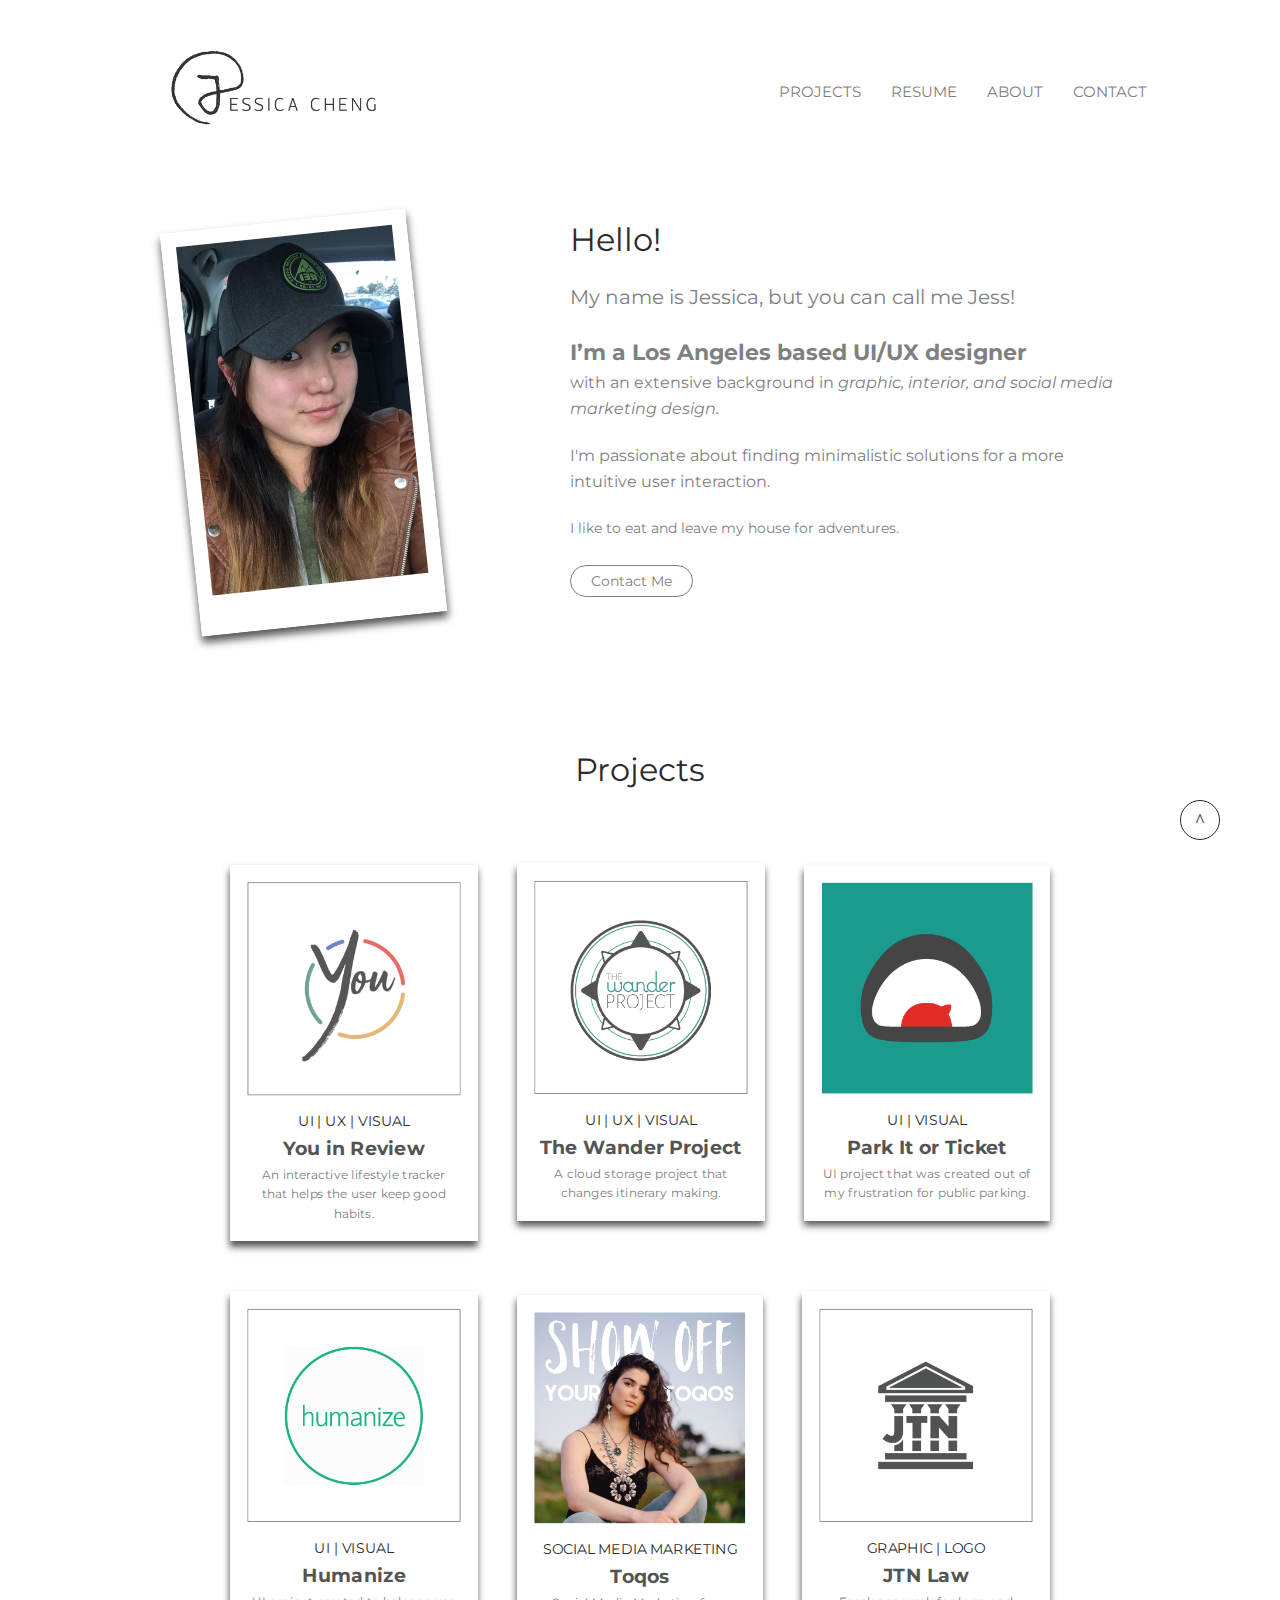
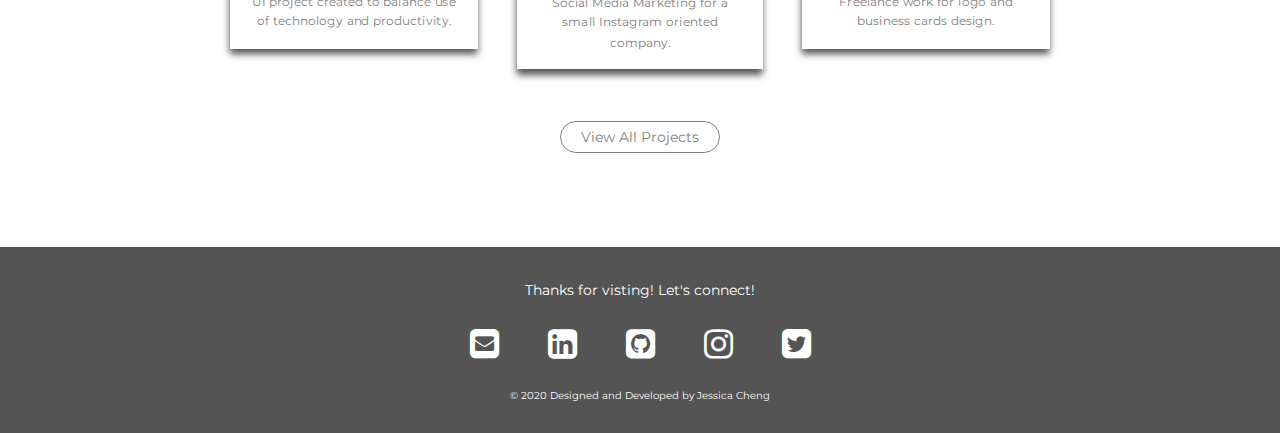
==== commit a8f06f20: "portfolio aesthetic revisions and contact form." ====
--- a/index.html
+++ b/index.html
@@ -32,13 +32,16 @@
         </a>
         <ul class="navigation_list">
           <li>
-            <a href="#project_section">Projects</a>
+            <a href="projects.html">Projects</a>
           </li>
           <li>
             <a href="resume.html">Resume</a>
           </li>
           <li>
             <a href="/about.html">About</a>
+          </li>
+          <li>
+            <a href="contact.html">Contact</a>
           </li>
         </ul>
       </div>
@@ -52,6 +55,9 @@
             <br><p class="intro_LA"><b>I’m a Los Angeles based UI/UX designer</b></p><p> with an extensive background in <i>graphic, interior, and social media marketing design.</i></p>
             <br><p>I'm passionate about finding minimalistic solutions for a more intuitive user interaction.</p>
             <br><p class="intro_small">I like to eat and leave my house for adventures.</p>
+            <div class="contact_b">
+              <a class= "vbutton" href="contact.html">Contact Me</a>
+            </div>
         </div>
       </section>
       <section class="projects" id="project_section">
@@ -60,91 +66,82 @@
         </div>
         <div class="project_list">
           <ul class="project_logos">
-            <li><a href="twp.html">
-              <div class="project_twp">
-                <div class="pl_twp_logo">
-                  <img src="images/twp_logo.png" alt="the wander project logo">
+            <li><a href="yir.html">
+              <div class="item">
+                <div class="polaroid">
+                  <img class="p_whitebkgd polaroid_pic" src="images/p_yir.png" alt="you in review logo">
+                  <div class="p_caption">
+                    <h2>UI | UX | Visual</h2>
+                    <h1>You in Review</h1>
+                    <p>An interactive lifestyle tracker that helps the user keep good habits.</p>
                 </div>
-                <div class="pl_twp_info">
-                  <h2>UI | UX | Graphic</h2>
-                  <h1>The Wander Project</h1>
-                  <p>A cloud storage project that changes the way a user would make itineraries for traveling. Whether it's wanderlusting, planning a business trip, a staycation, or a trip abroad, this project uses a responsive website with mobile application capabilities and also takes inspiration from social media.</p>
                 </div>
               </div>
             </a></li>
-            <li><a href="yir.html" class="shadow">
-              <div class="project_yir">
-                <div class="pl_yir_logo">
-                  <img src="images/yir_logo.png" alt="you in review logo">
-                </div>
-                <div class="pl_yir_info">
-                  <h2>UI | UX | Graphic</h2>
-                  <h1>You in Review</h1>
-                  <p>An interactive lifestyle tracker that helps the user keep good habits by using push notifications to actively remind the user to stay on track. Whether the user is trying to start a new good habit or kicking a bad one, this project uses an aesthetically pleasing interface with detailed insights and data to keep the user engaged and motivated.</p>
+            <li><a href="twp.html">
+              <div class="item">
+                <div class="polaroid">
+                  <img class="p_whitebkgd polaroid_pic" src="images/p_twp.png" alt="the wander project logo">
+                  <div class="p_caption">
+                    <h2>UI | UX | Visual</h2>
+                    <h1>The Wander Project</h1>
+                    <p class="after">A cloud storage project that changes itinerary making.</p>
+                  </div>
                 </div>
               </div>
             </a></li>
             <li><a href="pioti.html">
-              <div class="project_pioti">
-                <div class="pl_pioti_logo">
-                  <img src="images/pioti_logo.jpg" alt="park it or ticket logo">
-                </div>
-                <div class="pl_pioti_info">
-                  <h2>UI | Graphic</h2>
-                  <h1>Park It or Ticket</h1>
-                  <p>UI project that was created out of my frustration for public parking. Finding parking was already a challenge, but having to figure out how long and when parking is allowed without receiving a ticket was getting out of hand. This project was my hypothetical mobile application that would take the stress out of parking.</p>
+              <div class="item">
+                <div class="polaroid">
+                  <img class="polaroid_pic" src="images/p_pioti.png" alt="park it or ticket logo">
+                  <div class="p_caption">
+                    <h2>UI | Visual</h2>
+                    <h1>Park It or Ticket</h1>
+                    <p>UI project that was created out of my frustration for public parking.</p>
+                  </div>
                 </div>
               </div>
             </a></li>
             <li><a href="humanize.html">
-              <div class="project_humanize">
-                <div class="pl_humanize_logo">
-                  <img src="images/humanize_logo.png" alt="humanize project logo">
-                </div>
-                <div class="pl_humanize_info">
-                  <h2>UI | Graphic</h2>
-                  <h1>Humanize</h1>
-                  <p>UI project that focuses on helping the consumer be more mindful and productive in the midst of having multiple technological distractions. This project was a hypothetical solution to help us balance using tehchnology before we become the generation that could not live or function without our phones.</p>
+              <div class="item">
+                <div class="polaroid">
+                  <img class="p_whitebkgd polaroid_pic" src="images/p_humanize.png" alt="humanize project logo">
+                  <div class="p_caption">
+                    <h2>UI | Visual</h2>
+                    <h1>Humanize</h1>
+                    <p>UI project created to balance use of technology and productivity.</p>
+                  </div>
                 </div>
               </div>
             </a></li>
             <li><a href="toqos.html">
-              <div class="project_toqos">
-                <div class="pl_toqos_logo">
-                  <img src="images/toqos_main.JPG" alt="toqos logo">
-                </div>
-                <div class="pl_toqos_info">
-                  <h2>Graphic | Social Media Marketing</h2>
-                  <h1>Toqos</h1>
-                  <p>Small Instagram oriented company that hired me on as part of their social media marketing team. I was in charge of product photos, product information, and social media communication.</p>
-                </div>
-              </div>
-            </a></li>
-            <li><a href="365staging.html">
-              <div class="project_365">
-                <div class="pl_365_logo" alt="365 staging logo">
-                  <img class="white_bkgrd" src="images/365_logo.png">
-                </div>
-                <div class="pl_365_info">
-                  <h2>Graphic | Logo | Signage</h2>
-                  <h1>365 Staging</h1>
-                  <p>On top of being the Lead Designer for daily projects as a Home Stager, I was also the resident Graphic Designer to create decals for the the company vehicles, and flyers and posters for company and real estate use.</p>
+              <div class="item">
+                <div class="polaroid">
+                  <img class= "polaroid_pic" src="images/p_toqos.png" alt="toqos logo">
+                  <div class="p_caption">
+                    <h2>Social Media Marketing</h2>
+                    <h1>Toqos</h1>
+                    <p>Social Media Marketing for a small Instagram oriented company.</p>
+                  </div>
                 </div>
               </div>
             </a></li>
             <li><a href="jtnlaw.html">
-              <div class="project_jtnlaw">
-                <div class="pl_jtn_logo">
-                  <img class="white_bkgrd" src="images/jtn_logo.png">
-                </div>
-                <div class="pl_jtn_info">
-                  <h2>Graphic | Logo</h2>
-                  <h1>JTN Law</h1>
-                  <p>Freelance work for Jimmy Nguyen to finalize a logo and design business cards.</p>
+              <div class="item">
+                <div class="polaroid">
+                  <img class="p_whitebkgd polaroid_pic" src="images/p_jtn.png">
+                  <div class="p_caption">
+                    <h2>Graphic | Logo</h2>
+                    <h1>JTN Law</h1>
+                    <p>Freelance work for logo and business cards design.</p>
+                  </div>
                 </div>
               </div>
             </a></li>
           </ul>
+        </div>
+        <div class="viewprojects">
+          <a class= "vbutton" href="projects.html">View All Projects</a>
         </div>
       </section>
     </main>
--- a/styles/main.css
+++ b/styles/main.css
@@ -69,6 +69,7 @@
 .logo {
   float: left;
   height: 75px;
+  margin: 0px 40px;
 }
 .navigation_list {
   float: right;
@@ -95,9 +96,9 @@
   grid-template-columns: 2fr 3fr;
   grid-gap: 20px;
   justify-content: center;
+  margin: 0 auto;
   margin-bottom: 120px;
   margin-top: 120px;
-  width: 1020px;
 }
 
 .hello_image img {
@@ -106,71 +107,167 @@
   padding: 15px 15px 40px;
   text-align: center;
   text-decoration: none;
-  -webkit-box-shadow: 0 4px 6px #545454;
-  -moz-box-shadow: 0 4px 6px #545454;
-  box-shadow: 0 4px 6px #545454;
-  -webkit-transform: rotate(-6deg);
-  -moz-transform: rotate(-6deg);
-}
-
-.hello_text {
-  justify-content: center;
-  margin: 0 auto;
-  padding-top: 60px;
-}
-
-.hello_text h1 {
-  text-align: left;
-}
-
-.projects {
-  margin-bottom: 40px;
-  text-align: center;
-}
-
-.projects_title {
-  padding-bottom: 20px;
-}
-
-.project_twp, .project_yir, .project_pioti, .project_humanize, .project_toqos, .project_365, .project_jtnlaw {
-  padding: 20px;
-}
-.project_twp:hover, .project_yir:hover, .project_pioti:hover, .project_humanize:hover, .project_toqos:hover, .project_365:hover, .project_jtnlaw:hover {
   -webkit-box-shadow: 0 6px 8px #545454;
   -moz-box-shadow: 0 6px 8px #545454;
   box-shadow: 0 6px 8px #545454;
-}
-
-.project_list p {
-  margin: 0;
-}
-.project_list h1 {
-  font-size: 2.7rem;
-  font-weight: lighter;
+  -webkit-transform: rotate(-6deg);
+  -moz-transform: rotate(-6deg);
+}
+
+.hello_text {
+  justify-content: center;
+  margin: 0px 20px;
+}
+
+.hello_text h1 {
+  text-align: left;
+}
+
+.projects {
+  justify-content: center;
+  margin: 0 auto;
+  margin: 100px 0px;
+  text-align: center;
+  width: 100%;
+}
+
+.projects_title {
+  padding-bottom: 50px;
+}
+
+.project_list p, .project_list_featured p, .pproject_list p {
+  font-size: 1.4rem;
+  margin: 0 auto;
+  width: 240px;
+}
+.project_list h1, .project_list_featured h1, .pproject_list h1 {
+  color: #545454;
+  font-size: 2.2rem;
+  font-weight: bold;
   padding: 5px 0px 5px 0px;
-  text-align: left;
-}
-.project_list h2 {
-  font-size: 1.8rem;
-}
-
-.project_list img {
+  text-align: center;
+}
+.project_list h2, .project_list_featured h2, .pproject_list h2 {
+  font-size: 1.6rem;
+}
+
+.project_list li, .project_list_featured li, .pproject_list li {
+  display: inline-grid;
+  list-style: none;
+  margin: 0 auto;
+}
+
+.polaroid {
+  padding: 5px;
+  -webkit-box-shadow: 0 6px 8px #545454;
+  -moz-box-shadow: 0 6px 8px #545454;
+  box-shadow: 0 6px 8px #545454;
+}
+
+.polaroid_pic {
+  max-width: 240px;
   margin: 15px;
-  height: 200px;
-}
-
-.project_list li {
-  list-style: none;
-  margin: 30px;
-}
-
-.project_twp, .project_yir, .project_humanize, .project_pioti, .project_jtnlaw, .project_toqos, .project_365 {
-  align-items: center;
+}
+
+.p_feat_pic {
+  margin: 15px;
+}
+
+.polaroid_picf {
+  max-width: 200px;
+  margin: 15px;
+}
+
+.ppolaroid_pic {
+  max-width: 180px;
+  padding: 5px;
+}
+
+.p_caption {
+  padding-bottom: 15px;
+}
+
+.p_whitebkgd {
+  border: 1px solid #808080;
+}
+
+.p_featured {
   display: grid;
   grid-template-columns: 1fr 3fr;
-  grid-gap: 40px;
-  justify-content: center;
-  text-align: left;
+  grid-gap: 10px;
+  justify-content: center;
+  text-align: left;
+  max-width: 490px;
+}
+
+.pp_featured {
+  display: grid;
+  grid-template-columns: 1fr 3fr;
+  grid-gap: 10px;
+  justify-content: center;
+  text-align: left;
+  max-width: 760px;
+}
+
+.p_feat_text {
+  padding-top: 20px;
+}
+
+.p_feat_text h1 {
+  text-align: left;
+}
+
+.p_feat_text h3, .p_caption h3 {
+  color: #808080;
+  font-size: 1.6rem;
+  font-weight: bold;
+  letter-spacing: 4.2px;
+  text-transform: uppercase;
+  line-height: normal;
+  padding-bottom: 15px;
+}
+
+.p_feat_text p {
+  width: auto;
+  padding-right: 15px;
+}
+
+#content-desktop {display: block;}
+#content-mobile {display: none;}
+
+.item .polaroid:before {
+  content: '';
+  position: absolute;
+  z-index: -1;
+  transition: all 0.35s;
+}
+.item {
+  transform: scale(0.88, 0.88);
+  transition: all 0.35s;
+}
+.item .polaroid:before {
+  transform: rotate(6deg);
+  height: 20%;
+  width: 47%;
+  bottom: 10px;
+  right: 12px;
+}
+
+.item:hover, .item_odd:hover {
+  filter: none;
+  transform: scale(1, 1) rotate(0deg) !important;
+  transition: all 0.35s;
+}
+.item:hover .polaroid:before, .item_odd:hover .polaroid:before {
+  content: '';
+  position: absolute;
+  z-index: -1;
+  transform: rotate(0deg);
+  height: 90%;
+  width: 90%;
+  bottom: 0%;
+  right: 5%;
+  transition: all 0.35s;
 }
 
 footer {
@@ -236,6 +333,23 @@
   color: #FFFFFF;
 }
 
+.vbutton {
+  background-color: #FFFFFF;
+  border: .1px solid #808080;
+  border-radius: 20px;
+  font-size: 14px;
+  padding: 6px 20px;
+}
+
+.vbutton:hover {
+  background-color: #2B2B2B;
+  border: .1px solid #2B2B2B;
+  color: #FFFFFF;
+}
+
+.viewprojects, .contact_b {
+  margin: 30px 0px;
+}
 
 .contact_text h1 {
   font-size: 2.6rem;
@@ -300,7 +414,7 @@
 }
 
 button[type=submit]:hover {
-  background-color: #808080;
+  background-color: #2B2B2B;
   color: #FFFFFF;
   border: .1px solid #FFFFFF;
 }
@@ -360,32 +474,87 @@
     width: 100%;
   }
 
-  .project_twp, .project_yir, .project_humanize, .project_pioti, .project_jtnlaw, .project_toqos, .project_365 {
-    display: inline;
-    justify-content: center;
+  .project_list p, .pproject_list p {
+    display: none;
+  }
+  .project_list h1, .pproject_list h1 {
     text-align: center;
-    padding: 0px;
-  }
-  .project_list p {
-    display: none;
-  }
-  .project_list h1 {
-    text-align: center;
-  }
-  .project_list li {
-    margin-bottom: 20px;
-  }
-  .project_logos img {
+  }
+  .project_list, .pproject_list {
+    margin-bottom: 50px;
+  }
+
+  .polaroid {
     height: auto;
-    margin-bottom: 35px;
-    width: 80%;
-  }
+    padding: 5px;
+  }
+
+  .project_list li, .pproject_list li {
+    display: inline-grid;
+    list-style: none;
+    margin: 12px 0px;
+  }
+
+  .polaroid img {
+    width: 85%;
+    margin: 15px;
+  }
+
+  #content-desktop {display: none;}
+  #content-mobile {display: block;}
+
   #myBtn {
     bottom: 40px;
     right: 40px;
 }
 
-@media screen and (min-width: 768px) and (max-width: 1024px) {
+footer {
+  background-color: #545454;
+  bottom: 0;
+  color: #FFFFFF;
+  height: 180px;
+  padding-top: 0.6rem;
+  text-align: center;
+  width: 100%;
+}
+
+.social_media {
+  font-size: 3rem;
+}
+
+.social_media li {
+  padding: 0px 12px 10px;
+}
+
+.p_featured {
+  display: flex;
+  justify-content: center;
+  text-align: left;
+  max-width: 925px;
+}
+
+.contact_me {
+  display: grid;
+  grid-template-columns: auto;
+  justify-content: center;
+  margin: 0 auto;
+  width: 85%;
+}
+
+.contact_text {
+  margin-bottom: 20px;
+}
+
+.contact_form {
+  margin-bottom: 20px;
+  width: 100%;
+}
+
+input[type=text], textarea {
+  width: 100%;
+}
+
+@media only screen and (min-device-width: 768px) and (max-device-width: 1024px) {
   .hello, .projects {
     justify-content: center;
     margin: 0 auto;
@@ -408,14 +577,29 @@
   .navigation li {
     padding: 10px;
   }
+
   .hello {
-    padding-bottom: 80px;
-    margin-top: 80px;
-  }
+    display: inline-grid;
+    grid-template-columns: auto;
+    justify-content: center;
+    margin: 0 auto;
+    width: 85%;
+  }
+
+  .hello_image img {
+    width: 100px;
+  }
+
   .projects {
     padding-bottom: 60px;
   }
-  .project_logos img {
-    height: 125px;
-  }
-}
+
+  .p_featured {
+    display: grid;
+    grid-template-columns: 1fr 3fr;
+    grid-gap: 20px;
+    justify-content: center;
+    text-align: left;
+    max-width: 325px;
+  }
+}
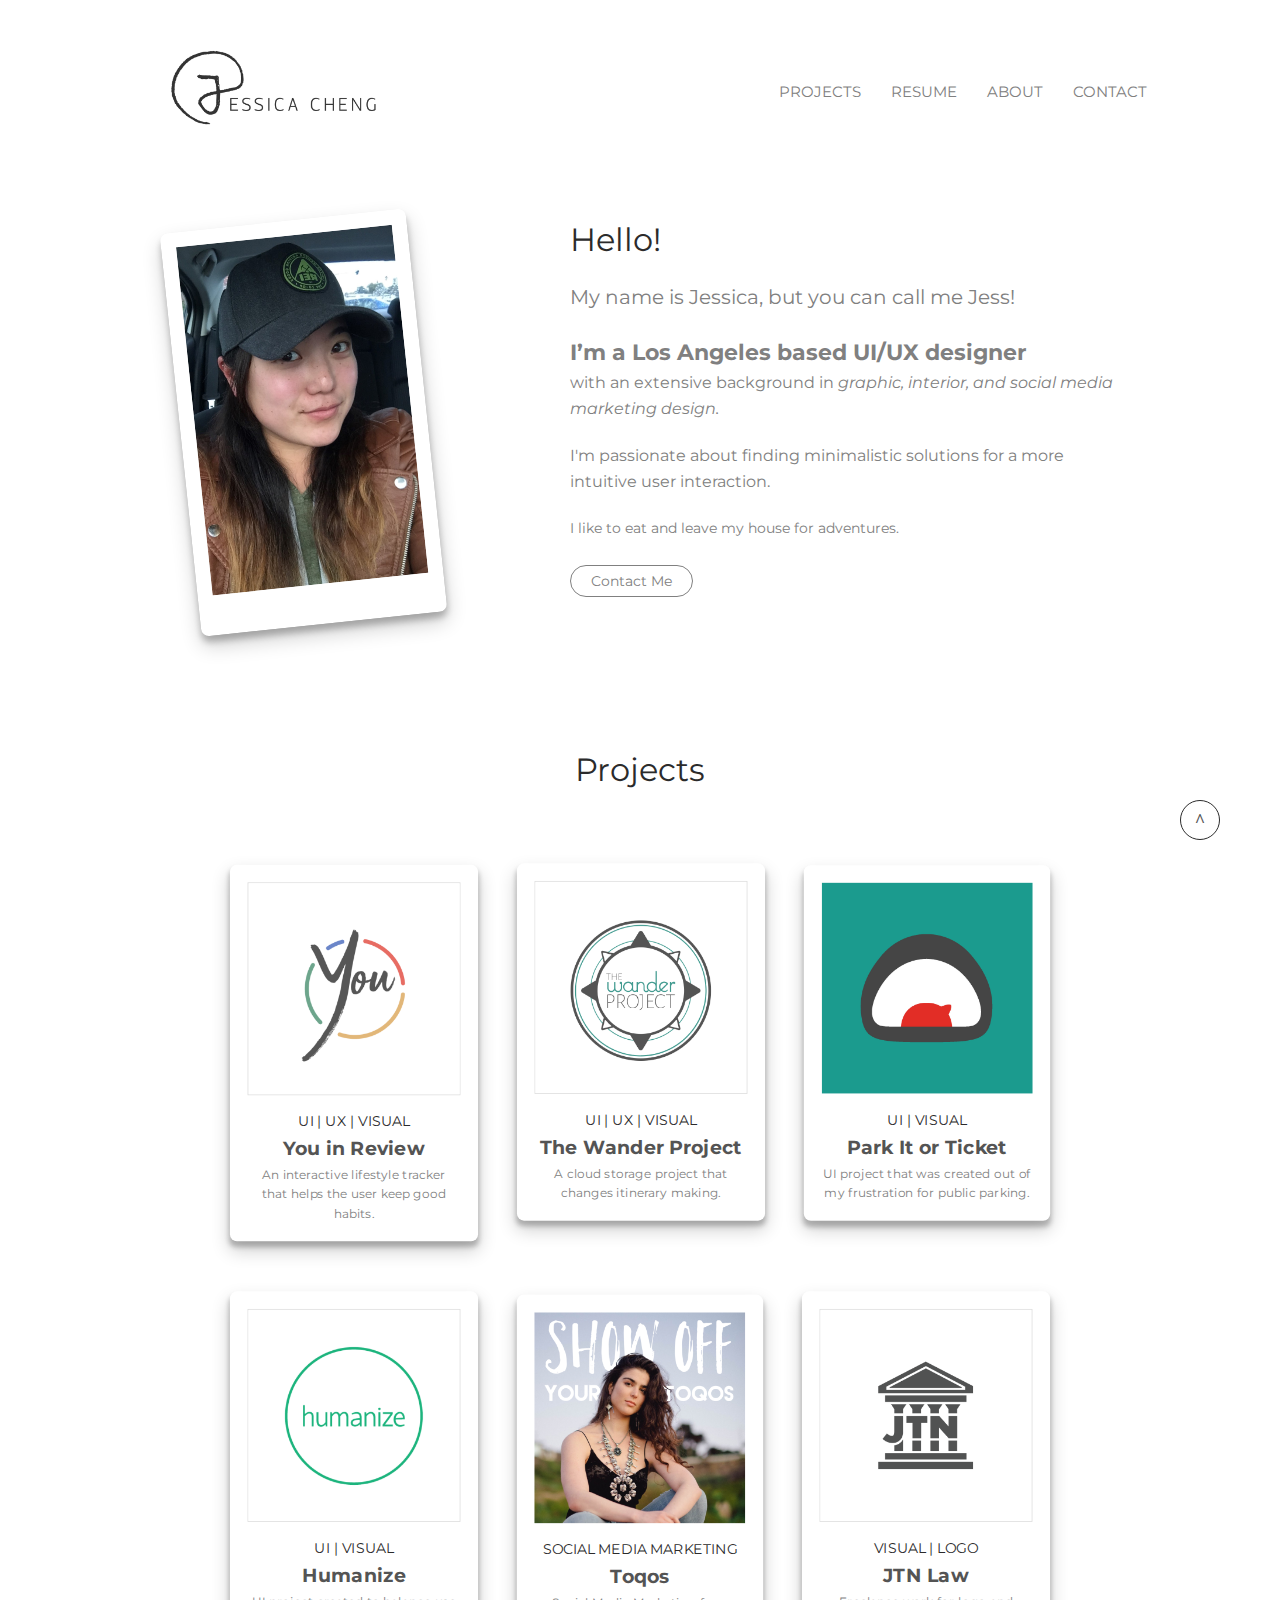
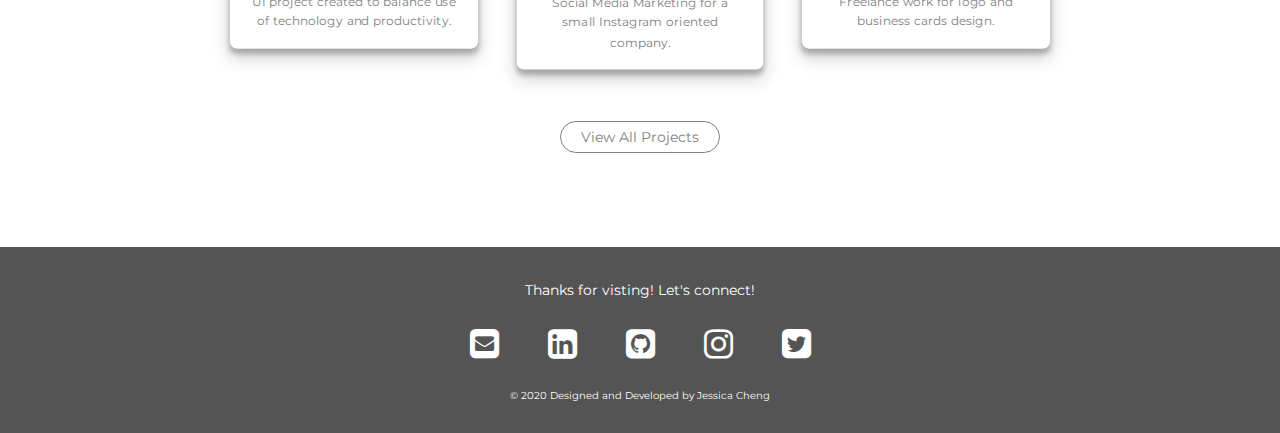
==== commit 4b2e18be: "contact form" ====
--- a/index.html
+++ b/index.html
@@ -26,7 +26,7 @@
   </head>
   <body>
     <main>
-      <div class="navigation" id="top">
+      <div class="navigation" id="navbar">
         <a href="index.html">
           <img class="logo" src="images/jessica_logo-04.png" alt="logo">
         </a>
@@ -131,7 +131,7 @@
                 <div class="polaroid">
                   <img class="p_whitebkgd polaroid_pic" src="images/p_jtn.png">
                   <div class="p_caption">
-                    <h2>Graphic | Logo</h2>
+                    <h2>Visual | Logo</h2>
                     <h1>JTN Law</h1>
                     <p>Freelance work for logo and business cards design.</p>
                   </div>
@@ -186,5 +186,6 @@
       <button id="myBtn">^</button>
       <script src="styles/button.js"></script>
     </a>
+    <script src="styles/button.js"></script>
   </body>
 </html>
--- a/styles/main.css
+++ b/styles/main.css
@@ -25,7 +25,7 @@
 
 h2 {
   color: #2B2B2B;
-  font-size: 2.0rem;
+  font-size: 2.8rem;
   padding-bottom: 3px;
   text-transform: uppercase;
 }
@@ -35,7 +35,7 @@
   font-size: 1.6rem;
   line-height: 1.6em;
   margin: 0 auto;
-  max-width: 665px;
+  max-width: 700px;
 }
 
 .intro_name {
@@ -83,7 +83,6 @@
   text-decoration: overline;
 }
 
-
 .navigation li {
   display: inline-block;
   font-size: 1.5rem;
@@ -91,6 +90,13 @@
   text-transform: uppercase;
 }
 
+#navbar {
+  background-color: #FFFFFF;
+  top: 0;
+  width: 100%;
+  transition: top 0.3s;
+}
+
 .hello {
   display: grid;
   grid-template-columns: 2fr 3fr;
@@ -103,13 +109,12 @@
 
 .hello_image img {
   background: #ffffff;
+  border-radius: 8px;
   margin-left: 50px;
   padding: 15px 15px 40px;
   text-align: center;
   text-decoration: none;
-  -webkit-box-shadow: 0 6px 8px #545454;
-  -moz-box-shadow: 0 6px 8px #545454;
-  box-shadow: 0 6px 8px #545454;
+  box-shadow: 0 10px 20px rgba(0,0,0,0.19), 0 6px 6px rgba(0,0,0,0.23);
   -webkit-transform: rotate(-6deg);
   -moz-transform: rotate(-6deg);
 }
@@ -158,10 +163,9 @@
 }
 
 .polaroid {
+  border-radius: 8px;
   padding: 5px;
-  -webkit-box-shadow: 0 6px 8px #545454;
-  -moz-box-shadow: 0 6px 8px #545454;
-  box-shadow: 0 6px 8px #545454;
+  box-shadow: 0 10px 20px rgba(0,0,0,0.19), 0 6px 6px rgba(0,0,0,0.23);
 }
 
 .polaroid_pic {
@@ -188,7 +192,7 @@
 }
 
 .p_whitebkgd {
-  border: 1px solid #808080;
+  border: 1px solid #E0E0E0;
 }
 
 .p_featured {
@@ -223,8 +227,7 @@
   font-weight: bold;
   letter-spacing: 4.2px;
   text-transform: uppercase;
-  line-height: normal;
-  padding-bottom: 15px;
+  padding-top: 3px;
 }
 
 .p_feat_text p {
@@ -378,16 +381,12 @@
   text-transform: uppercase;
 }
 
-.contact_info  {
-  padding: 200px 0px;
-  width: 300px;
-}
 .contact_info h4 {
   color: #FFFFFF;
 }
 
 input[type=text], textarea {
-  width: 420px;
+  width: 500px;
   color: #808080;
   font-family: "Montserrat", sans-serif;
   font-size: 15px;
@@ -429,8 +428,8 @@
   .navigation {
     float: none;
     justify-content: center;
-    margin-top: 40px;
-    padding-bottom: 10px;
+    padding-top: 40px;
+    padding-bottom: 0px;
   }
   .logo {
     float: none;
@@ -441,7 +440,7 @@
     justify-content: center;
     margin: 0 auto;
     margin-top: 20px;
-    padding-bottom: 20px;
+    padding-bottom: 40px;
     width: 85%;
   }
   .navigation li {
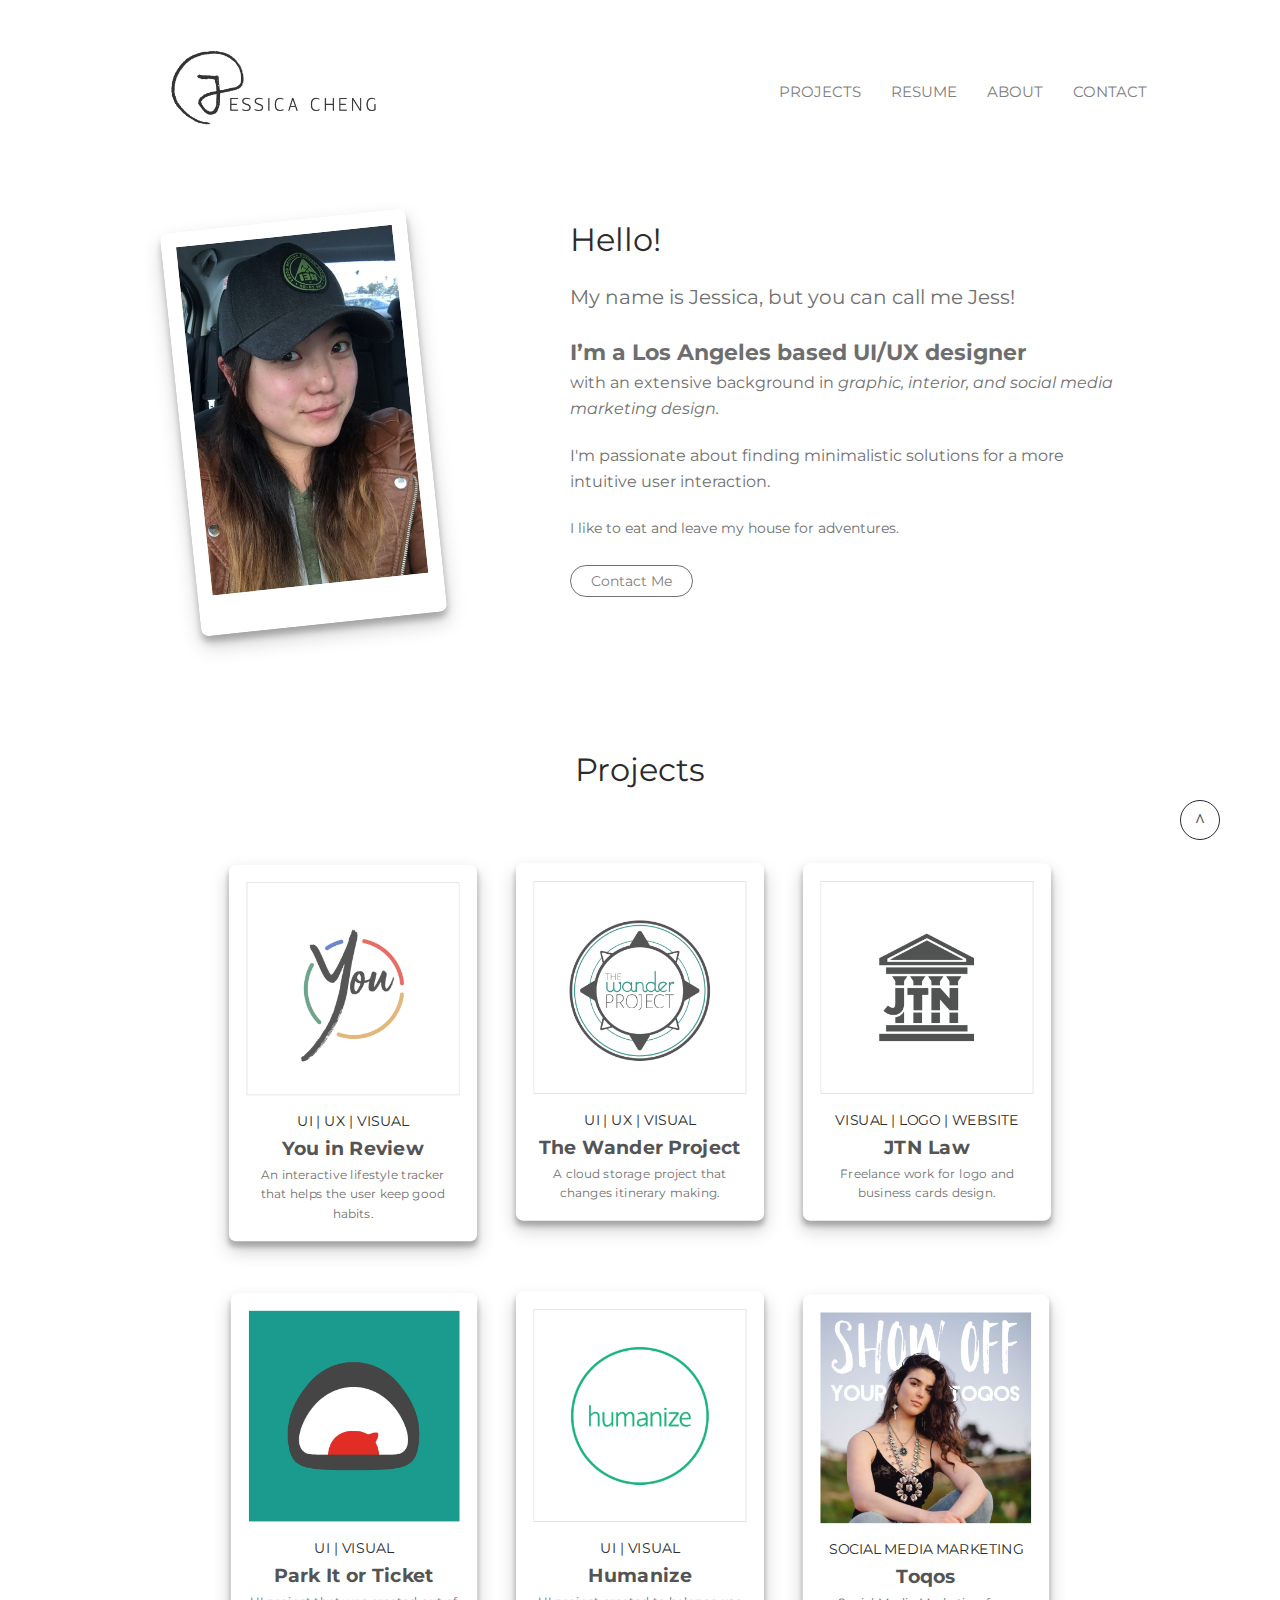
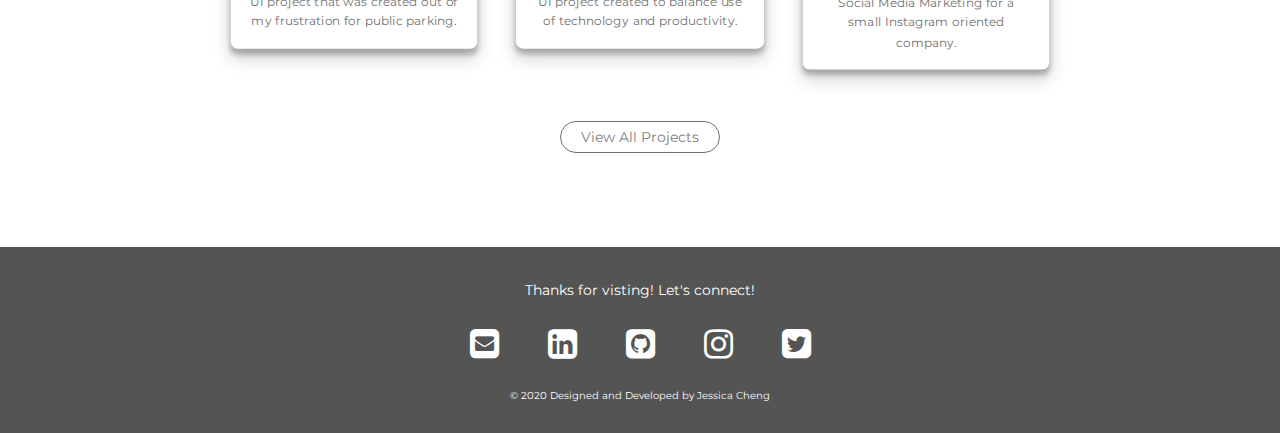
==== commit b0584e0e: "updated jtn case study" ====
--- a/index.html
+++ b/index.html
@@ -90,6 +90,18 @@
                 </div>
               </div>
             </a></li>
+            <li><a href="jtnlaw.html">
+              <div class="item">
+                <div class="polaroid">
+                  <img class="p_whitebkgd polaroid_pic" src="images/p_jtn.png">
+                  <div class="p_caption">
+                    <h2>Visual | Logo | Website</h2>
+                    <h1>JTN Law</h1>
+                    <p>Freelance work for logo and business cards design.</p>
+                  </div>
+                </div>
+              </div>
+            </a></li>
             <li><a href="pioti.html">
               <div class="item">
                 <div class="polaroid">
@@ -122,18 +134,6 @@
                     <h2>Social Media Marketing</h2>
                     <h1>Toqos</h1>
                     <p>Social Media Marketing for a small Instagram oriented company.</p>
-                  </div>
-                </div>
-              </div>
-            </a></li>
-            <li><a href="jtnlaw.html">
-              <div class="item">
-                <div class="polaroid">
-                  <img class="p_whitebkgd polaroid_pic" src="images/p_jtn.png">
-                  <div class="p_caption">
-                    <h2>Visual | Logo</h2>
-                    <h1>JTN Law</h1>
-                    <p>Freelance work for logo and business cards design.</p>
                   </div>
                 </div>
               </div>
--- a/styles/main.css
+++ b/styles/main.css
@@ -31,7 +31,7 @@
 }
 
 p {
-  color: #808080;
+  color: #707070;
   font-size: 1.6rem;
   line-height: 1.6em;
   margin: 0 auto;
@@ -52,12 +52,32 @@
   font-size: 1.2rem;
 }
 
+h5 {
+  color: #2B2B2B;
+  font-size: 2.0rem;
+  font-weight: bold;
+  padding-bottom: 3px;
+  text-transform: uppercase;
+  margin: 0 auto;
+  max-width: 700px;
+  padding-top: 50px;
+  padding-bottom: 10px;
+}
+
 b {
+  color: #6E6E6E;
   font-weight: bold;
 }
 
 i {
   font-style: italic;
+}
+
+hr {
+  max-width: 700px;
+  margin-top: 50px;
+  margin-bottom: 50px;
+  color: #707070;
 }
 
 .navigation {
@@ -222,7 +242,7 @@
 }
 
 .p_feat_text h3, .p_caption h3 {
-  color: #808080;
+  color: #707070;
   font-size: 1.6rem;
   font-weight: bold;
   letter-spacing: 4.2px;
@@ -338,7 +358,7 @@
 
 .vbutton {
   background-color: #FFFFFF;
-  border: .1px solid #808080;
+  border: .1px solid #707070;
   border-radius: 20px;
   font-size: 14px;
   padding: 6px 20px;
@@ -387,11 +407,11 @@
 
 input[type=text], textarea {
   width: 500px;
-  color: #808080;
+  color: #707070;
   font-family: "Montserrat", sans-serif;
   font-size: 15px;
   padding: 10px;
-  border: .1px solid #808080;
+  border: .1px solid #707070;
   border-radius: 10px;
   box-sizing: border-box;
   margin: 10px 0px;
@@ -403,10 +423,10 @@
   background-color: #FFFFFF;
   font-family: "Montserrat", sans-serif;
   font-size: 15px;
-  color: #808080;
+  color: #707070;
   margin: 10px 0px;
   padding: 10px 15px;
-  border: .1px solid #808080;
+  border: .1px solid #707070;
   border-radius: 10px;
   cursor: pointer;
   outline: none;
@@ -418,142 +438,158 @@
   border: .1px solid #FFFFFF;
 }
 
+figure {
+  display: inline-block;
+  margin: auto;
+  padding-bottom: 50px;
+}
+figcaption {
+  color: #707070;
+  font-size: 1.4rem;
+  text-align: center;
+}
+
 @media screen and (max-width: 767px) {
-  .projects {
+    h5 {
+      padding-top: 20px;
+      padding-bottom: 10px;
+    }
+    .projects {
+      justify-content: center;
+      margin: 0 auto;
+      overflow: hidden;
+      width: 85%;
+    }
+    .navigation {
+      float: none;
+      justify-content: center;
+      padding-top: 40px;
+      padding-bottom: 0px;
+    }
+    .logo {
+      float: none;
+      padding-bottom: 20px;
+    }
+    .navigation_list {
+      float: none;
+      justify-content: center;
+      margin: 0 auto;
+      margin-top: 20px;
+      padding-bottom: 40px;
+      width: 85%;
+    }
+    .navigation li {
+      font-size: 1.2rem;
+      padding: 12px;
+    }
+    .hello {
+      display: grid;
+      grid-template-columns: auto;
+      justify-content: center;
+      margin: 0 auto;
+      width: 85%;
+    }
+    .hello_image img {
+      margin-left: auto;
+      margin: 0 auto;
+      -webkit-box-shadow: 0 4px 6px #545454;
+      -moz-box-shadow: 0 4px 6px #545454;
+      box-shadow: 0 4px 6px #545454;
+      -webkit-transform: rotate(0deg);
+      -moz-transform: rotate(0deg);
+      align-items: center;
+      height: auto;
+      margin-top: 50px;
+      width: 92%;
+    }
+    .hello_text {
+      margin: 0 auto;
+      margin-bottom: 50px;
+      width: 100%;
+    }
+
+    .project_list p, .pproject_list p {
+      display: none;
+    }
+    .project_list h1, .pproject_list h1 {
+      text-align: center;
+    }
+    .project_list, .pproject_list {
+      margin-bottom: 50px;
+    }
+
+    .polaroid {
+      height: auto;
+      padding: 5px;
+    }
+
+    .project_list li, .pproject_list li {
+      display: inline-grid;
+      list-style: none;
+      margin: 12px 0px;
+    }
+
+    .polaroid img {
+      width: 85%;
+      margin: 15px;
+    }
+
+    #content-desktop {display: none;}
+    #content-mobile {display: block;}
+
+    #myBtn {
+      bottom: 40px;
+      right: 40px;
+  }
+
+  footer {
+    background-color: #545454;
+    bottom: 0;
+    color: #FFFFFF;
+    height: 180px;
+    padding-top: 0.6rem;
+    text-align: center;
+    width: 100%;
+  }
+
+  .social_media {
+    font-size: 3rem;
+  }
+
+  .social_media li {
+    padding: 0px 12px 10px;
+  }
+
+  .p_featured {
+    display: flex;
     justify-content: center;
-    margin: 0 auto;
-    overflow: hidden;
-    width: 85%;
-  }
-  .navigation {
-    float: none;
-    justify-content: center;
-    padding-top: 40px;
-    padding-bottom: 0px;
-  }
-  .logo {
-    float: none;
-    padding-bottom: 20px;
-  }
-  .navigation_list {
-    float: none;
-    justify-content: center;
-    margin: 0 auto;
-    margin-top: 20px;
-    padding-bottom: 40px;
-    width: 85%;
-  }
-  .navigation li {
-    font-size: 1.2rem;
-    padding: 12px;
-  }
-  .hello {
+    text-align: left;
+    max-width: 925px;
+  }
+
+  .contact_me {
     display: grid;
     grid-template-columns: auto;
     justify-content: center;
     margin: 0 auto;
     width: 85%;
   }
-  .hello_image img {
-    margin-left: auto;
-    margin: 0 auto;
-    -webkit-box-shadow: 0 4px 6px #545454;
-    -moz-box-shadow: 0 4px 6px #545454;
-    box-shadow: 0 4px 6px #545454;
-    -webkit-transform: rotate(0deg);
-    -moz-transform: rotate(0deg);
-    align-items: center;
-    height: auto;
-    margin-top: 50px;
-    width: 92%;
-  }
-  .hello_text {
-    margin: 0 auto;
-    margin-bottom: 50px;
+
+  .contact_text {
+    margin-bottom: 20px;
+  }
+
+  .contact_form {
+    margin-bottom: 20px;
     width: 100%;
   }
 
-  .project_list p, .pproject_list p {
-    display: none;
-  }
-  .project_list h1, .pproject_list h1 {
-    text-align: center;
-  }
-  .project_list, .pproject_list {
-    margin-bottom: 50px;
-  }
-
-  .polaroid {
-    height: auto;
-    padding: 5px;
-  }
-
-  .project_list li, .pproject_list li {
-    display: inline-grid;
-    list-style: none;
-    margin: 12px 0px;
-  }
-
-  .polaroid img {
-    width: 85%;
-    margin: 15px;
-  }
-
-  #content-desktop {display: none;}
-  #content-mobile {display: block;}
-
-  #myBtn {
-    bottom: 40px;
-    right: 40px;
-}
-
-footer {
-  background-color: #545454;
-  bottom: 0;
-  color: #FFFFFF;
-  height: 180px;
-  padding-top: 0.6rem;
-  text-align: center;
-  width: 100%;
-}
-
-.social_media {
-  font-size: 3rem;
-}
-
-.social_media li {
-  padding: 0px 12px 10px;
-}
-
-.p_featured {
-  display: flex;
-  justify-content: center;
-  text-align: left;
-  max-width: 925px;
-}
-
-.contact_me {
-  display: grid;
-  grid-template-columns: auto;
-  justify-content: center;
-  margin: 0 auto;
-  width: 85%;
-}
-
-.contact_text {
-  margin-bottom: 20px;
-}
-
-.contact_form {
-  margin-bottom: 20px;
-  width: 100%;
-}
-
-input[type=text], textarea {
-  width: 100%;
-}
-
-@media only screen and (min-device-width: 768px) and (max-device-width: 1024px) {
+  input[type=text], textarea {
+    width: 100%;
+  }
+}
+
+@media screen and (min-width: 768px) and (max-width: 1024px) {
   .hello, .projects {
     justify-content: center;
     margin: 0 auto;
@@ -582,11 +618,14 @@
     grid-template-columns: auto;
     justify-content: center;
     margin: 0 auto;
-    width: 85%;
-  }
-
-  .hello_image img {
-    width: 100px;
+    margin-bottom: 50px;
+    width: 100%;
+  }
+
+  .hello_image {
+    margin-left: auto;
+    margin-right: auto;
+    margin-top: 50px;
   }
 
   .projects {
@@ -601,4 +640,21 @@
     text-align: left;
     max-width: 325px;
   }
-}
+
+  .contact_me {
+    grid-template-columns: auto;
+  }
+
+  .contact_text {
+    margin-bottom: 40px;
+  }
+
+  .contact_form {
+    margin-bottom: 20px;
+    width: 100%;
+  }
+
+  input[type=text], textarea {
+    width: 100%;
+  }
+}
